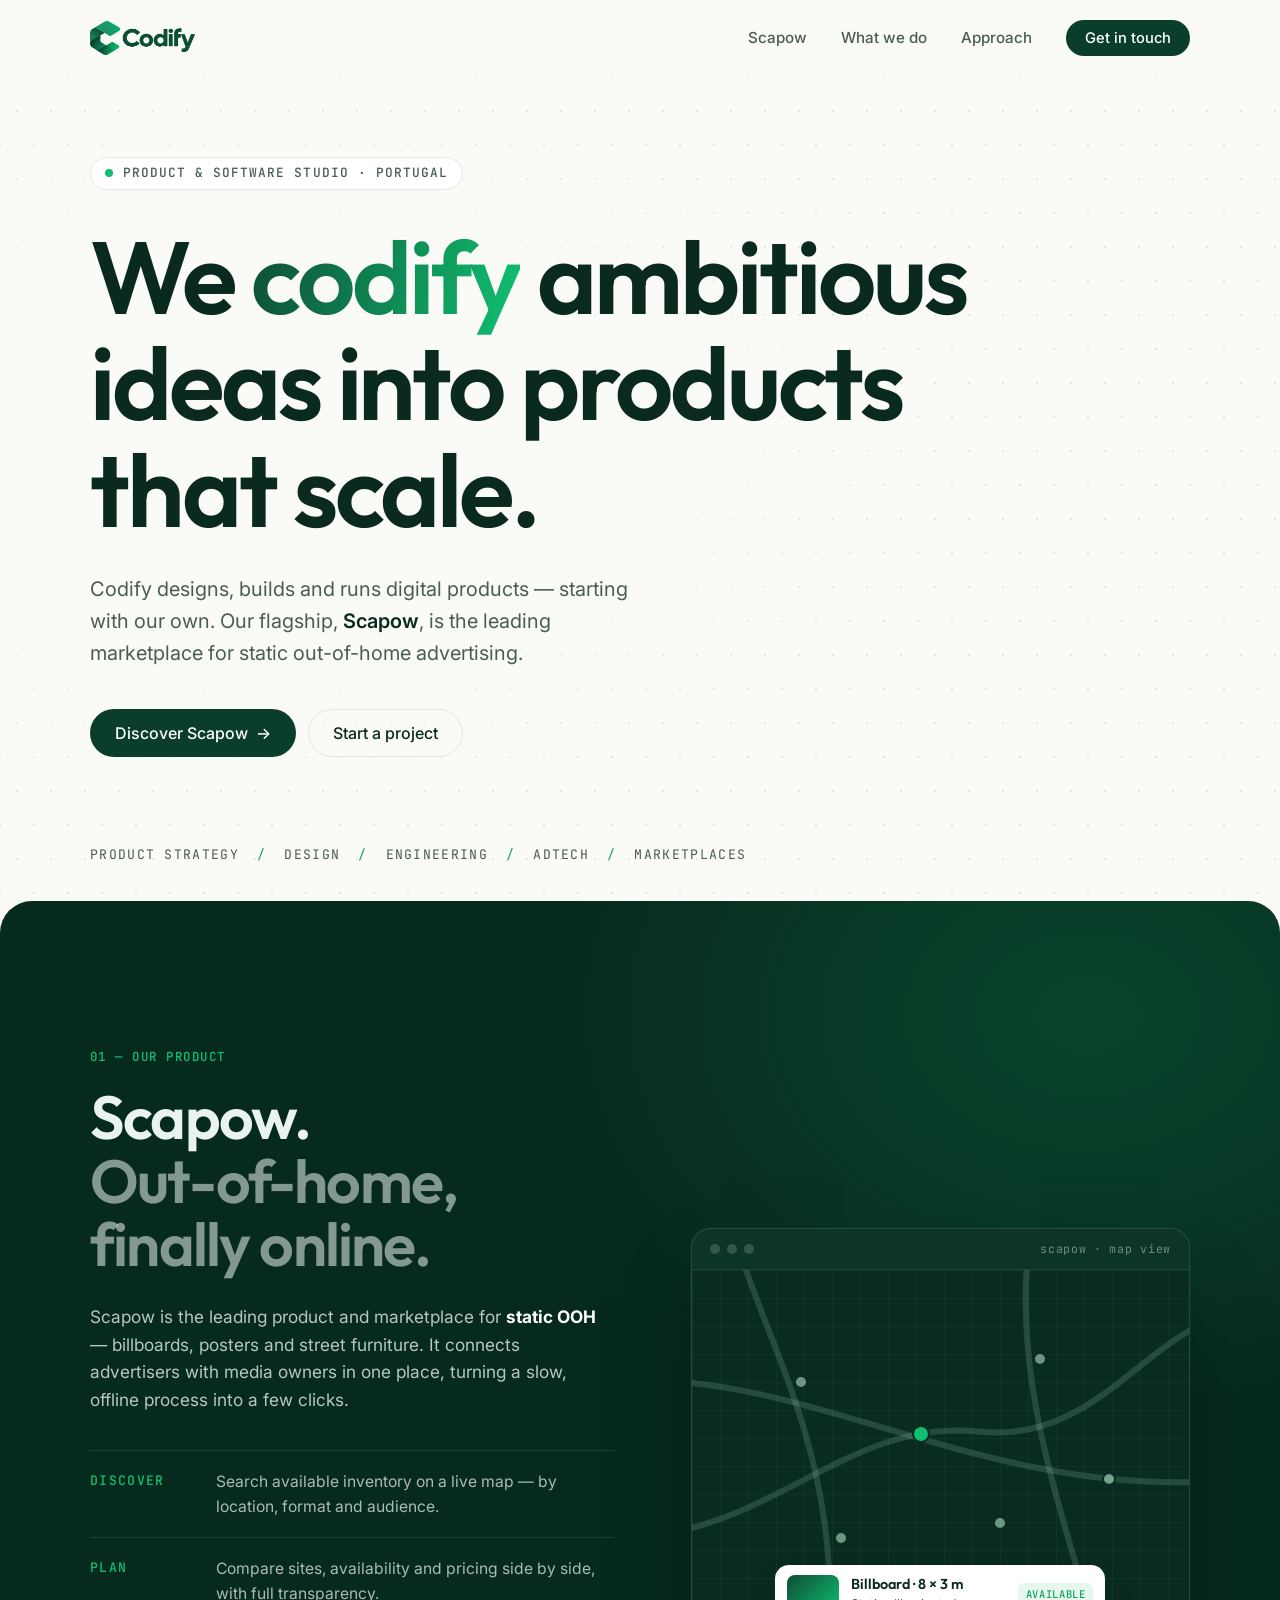
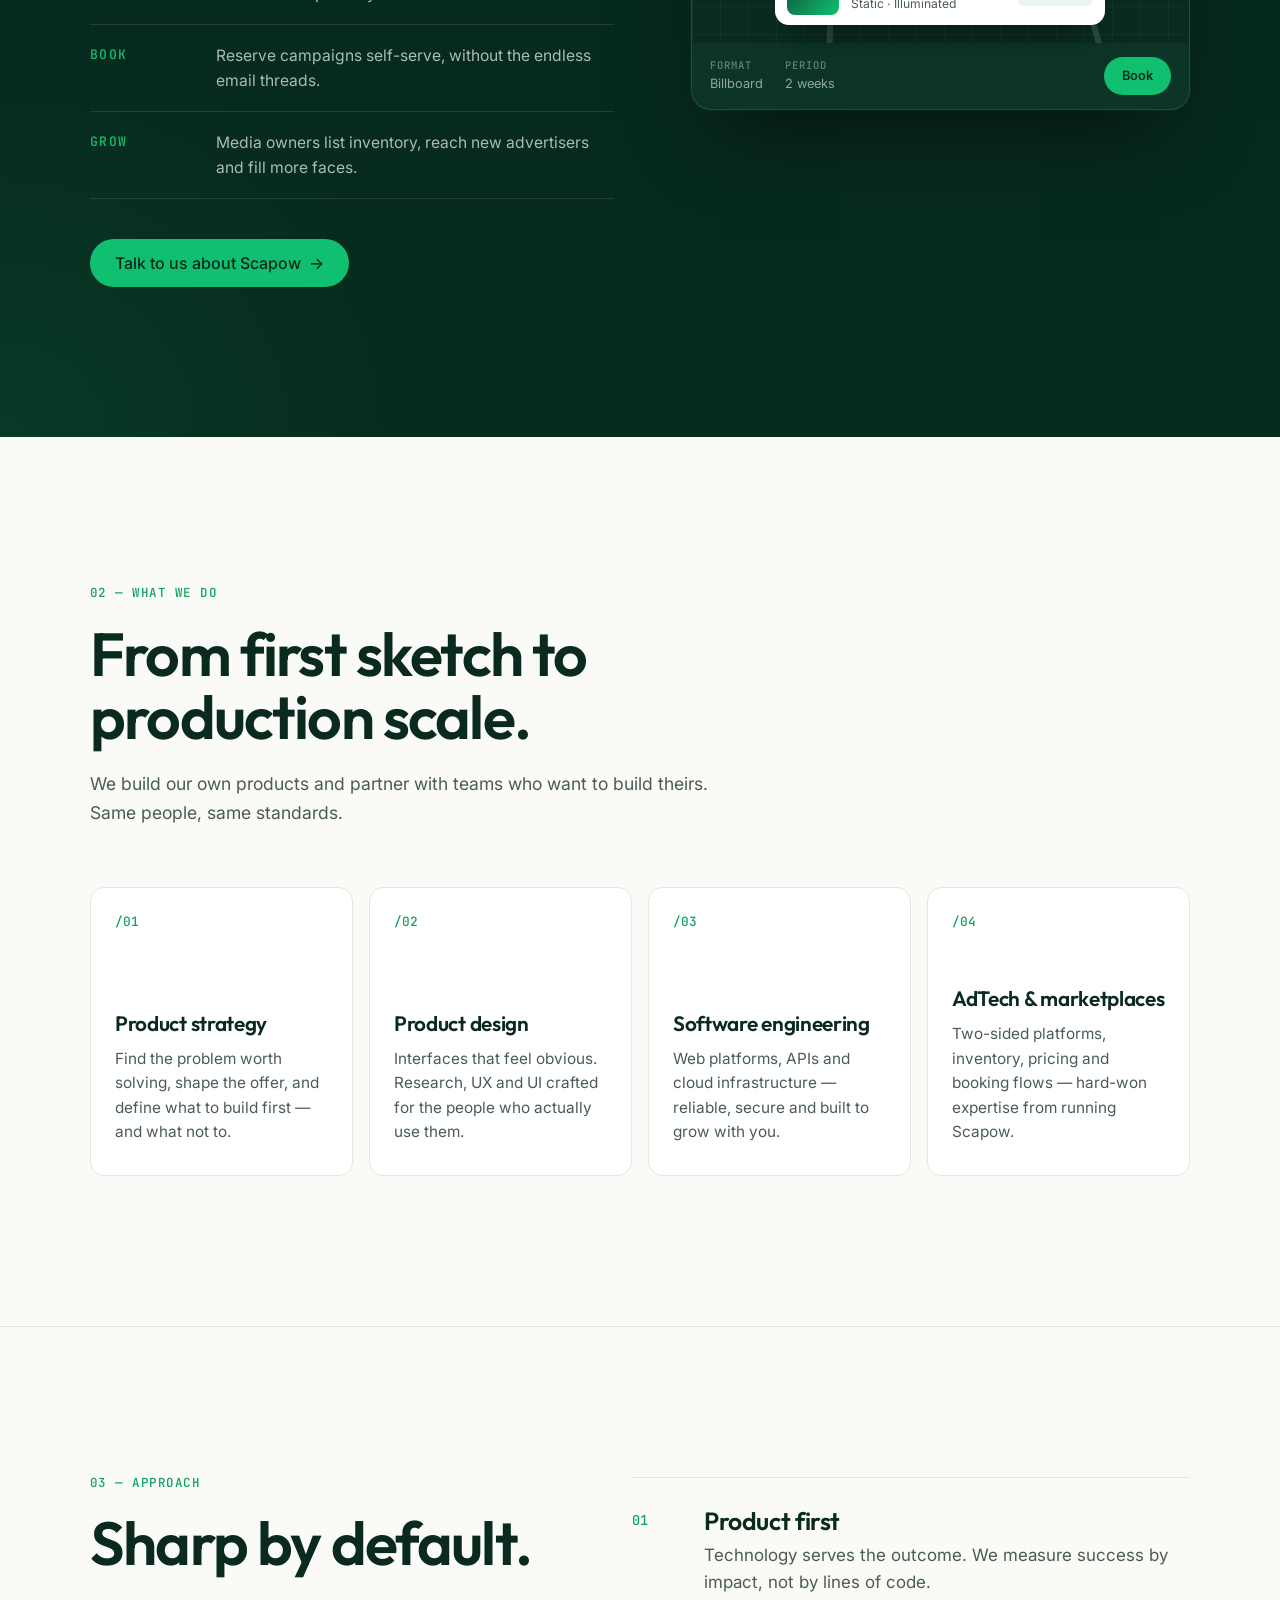
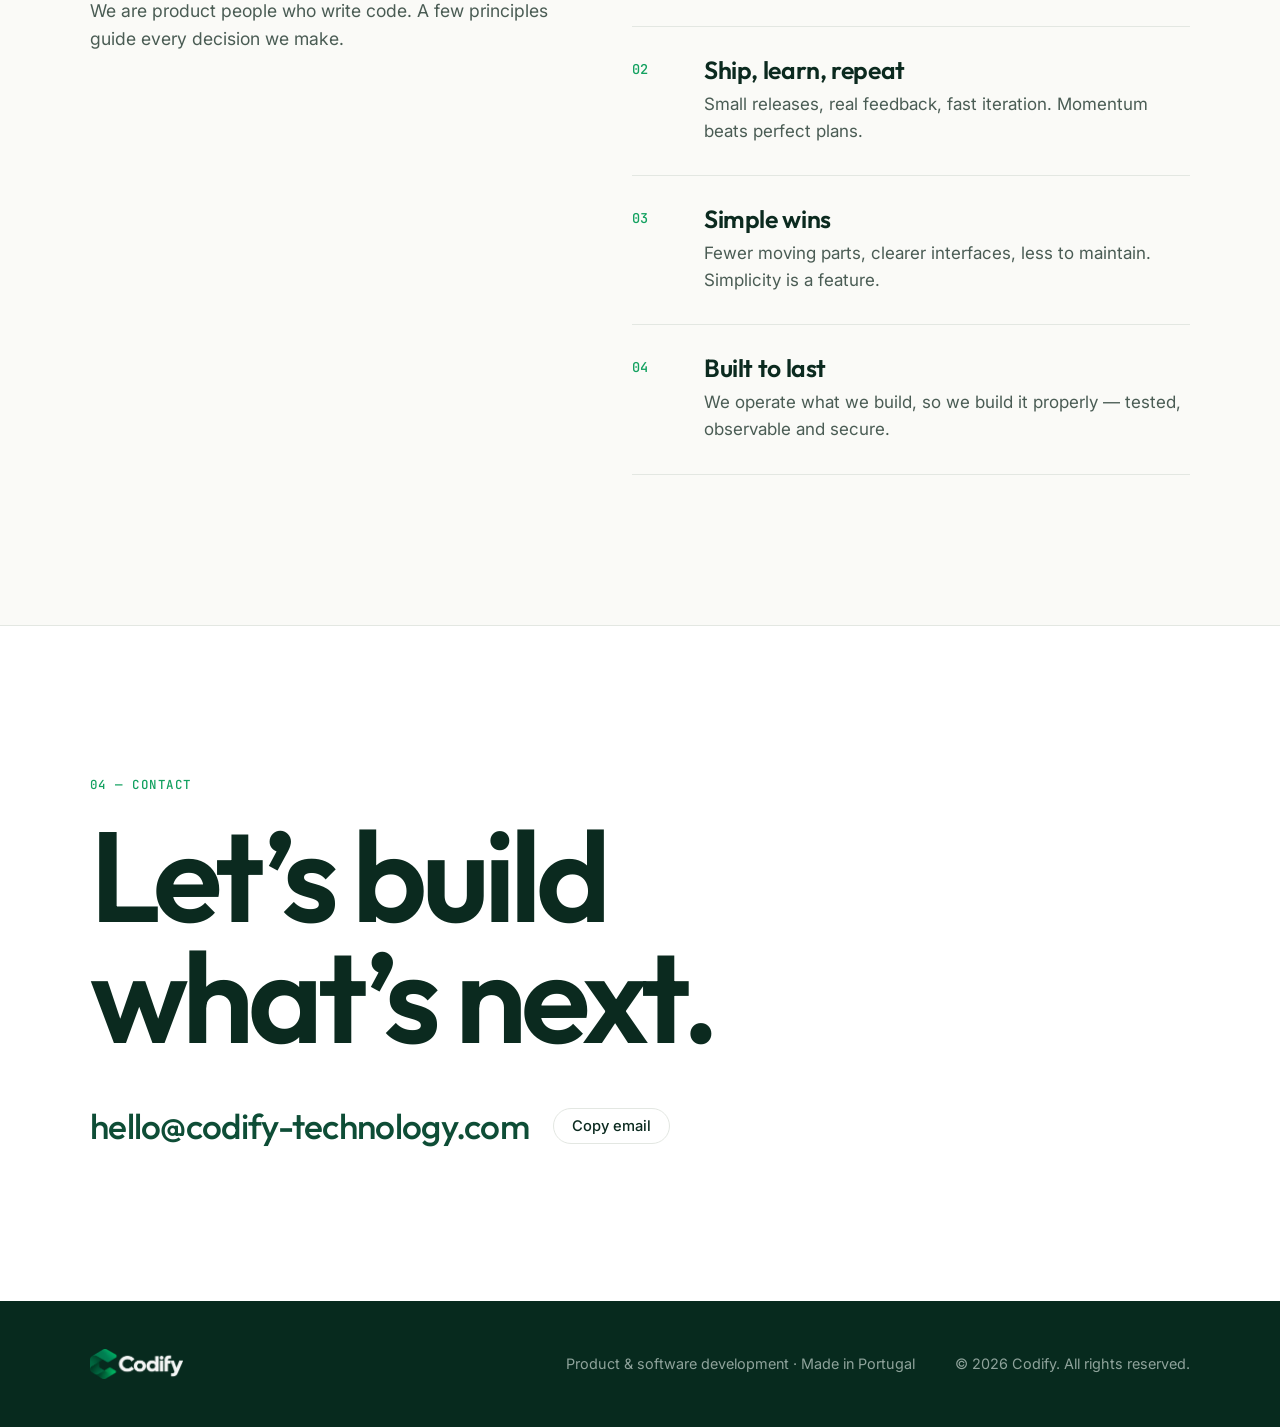
==== index.html @ 16afacf1 "feature: Codify website" ====
<!doctype html>
<html lang="en">
<head>
  <meta charset="utf-8" />
  <meta name="viewport" content="width=device-width, initial-scale=1" />
  <title>Codify — Product & Software Development</title>
  <meta name="description" content="Codify is a Portuguese product and software development company, and the team behind Scapow — the leading marketplace for static out-of-home advertising." />
  <meta name="theme-color" content="#0b3d2c" />

  <meta property="og:type" content="website" />
  <meta property="og:title" content="Codify — Product & Software Development" />
  <meta property="og:description" content="We turn ambitious ideas into products that scale. Makers of Scapow, the leading static OOH marketplace." />
  <meta property="og:image" content="assets/codify-logo.png" />

  <link rel="icon" href="assets/favicon.ico" sizes="any" />
  <link rel="icon" type="image/png" href="assets/codify-mark.png" />
  <link rel="apple-touch-icon" href="assets/apple-touch-icon.png" />

  <link rel="preconnect" href="https://fonts.googleapis.com" />
  <link rel="preconnect" href="https://fonts.gstatic.com" crossorigin />
  <link href="https://fonts.googleapis.com/css2?family=Outfit:wght@400;500;600;700&family=Inter:wght@400;500;600&family=JetBrains+Mono:wght@400;500&display=swap" rel="stylesheet" />
  <link rel="stylesheet" href="styles.css" />
  <script>document.documentElement.classList.add("js")</script>
</head>
<body>
  <a class="skip" href="#main">Skip to content</a>

  <header class="nav" id="top">
    <div class="wrap nav__inner">
      <a class="nav__brand" href="#top" aria-label="Codify home">
        <img src="assets/codify-logo.png" alt="Codify" width="760" height="245" />
      </a>
      <button class="nav__toggle" aria-expanded="false" aria-controls="nav-menu" aria-label="Open menu">
        <span></span><span></span>
      </button>
      <nav class="nav__menu" id="nav-menu" aria-label="Primary">
        <a href="#scapow">Scapow</a>
        <a href="#services">What we do</a>
        <a href="#approach">Approach</a>
        <a class="btn btn--sm" href="#contact">Get in touch</a>
      </nav>
    </div>
  </header>

  <main id="main">
    <!-- HERO -->
    <section class="hero">
      <canvas class="hero__field" aria-hidden="true"></canvas>
      <div class="wrap hero__inner">
        <p class="eyebrow reveal"><span class="dot"></span> Product &amp; software studio · Portugal</p>
        <h1 class="hero__title reveal">
          We <span class="hl">codify</span> ambitious ideas into products that&nbsp;scale.
        </h1>
        <p class="hero__lead reveal">
          Codify designs, builds and runs digital products — starting with our own.
          Our flagship, <strong>Scapow</strong>, is the leading marketplace for static out-of-home advertising.
        </p>
        <div class="hero__cta reveal">
          <a class="btn" href="#scapow">Discover Scapow <span aria-hidden="true">→</span></a>
          <a class="btn btn--ghost" href="#contact">Start a project</a>
        </div>
      </div>
      <div class="wrap hero__ticker reveal" aria-hidden="true">
        <span>Product strategy</span><i>/</i>
        <span>Design</span><i>/</i>
        <span>Engineering</span><i>/</i>
        <span>AdTech</span><i>/</i>
        <span>Marketplaces</span>
      </div>
    </section>

    <!-- SCAPOW -->
    <section class="scapow" id="scapow">
      <div class="wrap scapow__grid">
        <div class="scapow__copy">
          <p class="label reveal">01 — Our product</p>
          <h2 class="reveal">Scapow.<br /><span class="muted">Out-of-home, finally online.</span></h2>
          <p class="reveal">
            Scapow is the leading product and marketplace for <strong>static OOH</strong> — billboards,
            posters and street furniture. It connects advertisers with media owners in one place,
            turning a slow, offline process into a few clicks.
          </p>
          <ul class="features">
            <li class="reveal">
              <span class="features__k">Discover</span>
              <span>Search available inventory on a live map — by location, format and audience.</span>
            </li>
            <li class="reveal">
              <span class="features__k">Plan</span>
              <span>Compare sites, availability and pricing side by side, with full transparency.</span>
            </li>
            <li class="reveal">
              <span class="features__k">Book</span>
              <span>Reserve campaigns self-serve, without the endless email threads.</span>
            </li>
            <li class="reveal">
              <span class="features__k">Grow</span>
              <span>Media owners list inventory, reach new advertisers and fill more faces.</span>
            </li>
          </ul>
          <a class="btn btn--light reveal" href="mailto:hello@codify-technology.com?subject=Scapow">Talk to us about Scapow <span aria-hidden="true">→</span></a>
        </div>

        <!-- Product illustration -->
        <div class="mock reveal" aria-hidden="true">
          <div class="mock__bar">
            <span></span><span></span><span></span>
            <em>scapow · map view</em>
          </div>
          <div class="mock__map">
            <svg class="mock__roads" viewBox="0 0 400 300" preserveAspectRatio="none">
              <path d="M-10 210 C 80 190, 140 120, 230 130 S 360 60, 420 40" />
              <path d="M40 -10 C 70 80, 120 160, 110 310" />
              <path d="M-10 90 C 120 100, 250 180, 420 170" />
              <path d="M270 -10 C 260 100, 300 200, 330 310" />
            </svg>
            <span class="pin" style="--x:22%;--y:30%"></span>
            <span class="pin pin--on" style="--x:46%;--y:44%"></span>
            <span class="pin" style="--x:70%;--y:24%"></span>
            <span class="pin" style="--x:62%;--y:68%"></span>
            <span class="pin" style="--x:30%;--y:72%"></span>
            <span class="pin" style="--x:84%;--y:56%"></span>

            <div class="mock__card">
              <div class="mock__thumb"></div>
              <div>
                <p class="mock__title">Billboard · 8 × 3 m</p>
                <p class="mock__meta">Static · Illuminated</p>
              </div>
              <span class="mock__badge">Available</span>
            </div>
          </div>
          <div class="mock__foot">
            <span><b>Format</b> Billboard</span>
            <span><b>Period</b> 2 weeks</span>
            <span class="mock__btn">Book</span>
          </div>
        </div>
      </div>
    </section>

    <!-- SERVICES -->
    <section class="services" id="services">
      <div class="wrap">
        <div class="section-head">
          <p class="label reveal">02 — What we do</p>
          <h2 class="reveal">From first sketch to production&nbsp;scale.</h2>
          <p class="section-head__lead reveal">
            We build our own products and partner with teams who want to build theirs.
            Same people, same standards.
          </p>
        </div>

        <div class="cards">
          <article class="card reveal">
            <span class="card__n">/01</span>
            <h3>Product strategy</h3>
            <p>Find the problem worth solving, shape the offer, and define what to build first — and what not to.</p>
          </article>
          <article class="card reveal">
            <span class="card__n">/02</span>
            <h3>Product design</h3>
            <p>Interfaces that feel obvious. Research, UX and UI crafted for the people who actually use them.</p>
          </article>
          <article class="card reveal">
            <span class="card__n">/03</span>
            <h3>Software engineering</h3>
            <p>Web platforms, APIs and cloud infrastructure — reliable, secure and built to grow with you.</p>
          </article>
          <article class="card reveal">
            <span class="card__n">/04</span>
            <h3>AdTech &amp; marketplaces</h3>
            <p>Two-sided platforms, inventory, pricing and booking flows — hard-won expertise from running Scapow.</p>
          </article>
        </div>
      </div>
    </section>

    <!-- APPROACH -->
    <section class="approach" id="approach">
      <div class="wrap approach__grid">
        <div class="section-head">
          <p class="label reveal">03 — Approach</p>
          <h2 class="reveal">Sharp by default.</h2>
          <p class="section-head__lead reveal">
            We are product people who write code. A few principles guide every decision we make.
          </p>
        </div>
        <ol class="principles">
          <li class="reveal">
            <h3>Product first</h3>
            <p>Technology serves the outcome. We measure success by impact, not by lines of code.</p>
          </li>
          <li class="reveal">
            <h3>Ship, learn, repeat</h3>
            <p>Small releases, real feedback, fast iteration. Momentum beats perfect plans.</p>
          </li>
          <li class="reveal">
            <h3>Simple wins</h3>
            <p>Fewer moving parts, clearer interfaces, less to maintain. Simplicity is a feature.</p>
          </li>
          <li class="reveal">
            <h3>Built to last</h3>
            <p>We operate what we build, so we build it properly — tested, observable and secure.</p>
          </li>
        </ol>
      </div>
    </section>

    <!-- CONTACT -->
    <section class="contact" id="contact">
      <div class="wrap contact__inner">
        <p class="label reveal">04 — Contact</p>
        <h2 class="contact__title reveal">Let’s build<br />what’s next.</h2>
        <div class="contact__row reveal">
          <a class="contact__mail" href="mailto:hello@codify-technology.com">hello@codify-technology.com</a>
          <button class="btn btn--ghost btn--sm copy" data-copy="hello@codify-technology.com">Copy email</button>
        </div>
      </div>
    </section>
  </main>

  <footer class="footer">
    <div class="wrap footer__inner">
      <img src="assets/codify-logo-light.png" alt="Codify" width="760" height="245" />
      <p>Product &amp; software development · Made in Portugal</p>
      <p>© <span id="year">2026</span> Codify. All rights reserved.</p>
    </div>
  </footer>

  <script src="script.js" defer></script>
</body>
</html>
---- styles.css ----
/* ============ Tokens ============ */
:root {
  --bg: #fafaf7;
  --surface: #ffffff;
  --ink: #0b2a1f;
  --ink-soft: #4a5c54;
  --line: #e3e7e2;
  --green-900: #072a1e;
  --green-800: #0b3d2c;
  --green-700: #0e4d36;
  --green-500: #13a160;
  --green-400: #10c070;
  --green-200: #b9ecd0;

  --font-display: "Outfit", system-ui, sans-serif;
  --font-body: "Inter", system-ui, sans-serif;
  --font-mono: "JetBrains Mono", ui-monospace, monospace;

  --radius: 14px;
  --wrap: 1180px;
  --gutter: clamp(16px, 4vw, 40px);
  --ease: cubic-bezier(.2, .7, .2, 1);
}

/* ============ Base ============ */
*, *::before, *::after { box-sizing: border-box; }
html { scroll-behavior: smooth; -webkit-text-size-adjust: 100%; }
body {
  margin: 0;
  background: var(--bg);
  color: var(--ink);
  font: 400 17px/1.6 var(--font-body);
  -webkit-font-smoothing: antialiased;
  overflow-x: hidden;
}
img { display: block; max-width: 100%; height: auto; }
a { color: inherit; }
h1, h2, h3 { font-family: var(--font-display); font-weight: 600; letter-spacing: -0.03em; line-height: 1.04; margin: 0; }
h2 { font-size: clamp(2.2rem, 5vw, 3.8rem); }
h3 { font-size: 1.3rem; letter-spacing: -0.015em; }
p { margin: 0; }
::selection { background: var(--green-200); color: var(--green-900); }

.wrap { width: 100%; max-width: var(--wrap); margin: 0 auto; padding: 0 var(--gutter); }

.skip { position: absolute; left: -999px; top: 8px; background: var(--ink); color: #fff; padding: 8px 14px; border-radius: 8px; z-index: 100; }
.skip:focus { left: 8px; }

:focus-visible { outline: 2px solid var(--green-500); outline-offset: 3px; border-radius: 6px; }

.label {
  font: 500 .78rem/1 var(--font-mono);
  text-transform: uppercase;
  letter-spacing: .12em;
  color: var(--green-500);
  margin-bottom: 22px;
}
.muted { color: var(--ink-soft); }

/* ============ Buttons ============ */
.btn {
  display: inline-flex; align-items: center; gap: .5em;
  padding: 15px 24px;
  border-radius: 999px;
  background: var(--green-800);
  color: #fff;
  font: 500 1rem/1 var(--font-body);
  text-decoration: none;
  border: 1px solid transparent;
  cursor: pointer;
  transition: transform .25s var(--ease), background .25s, box-shadow .25s;
}
.btn:hover { background: var(--green-700); transform: translateY(-2px); box-shadow: 0 10px 24px -12px rgba(11, 61, 44, .6); }
.btn span { transition: transform .25s var(--ease); }
.btn:hover span { transform: translateX(3px); }
.btn--ghost { background: transparent; color: var(--ink); border-color: var(--line); }
.btn--ghost:hover { background: var(--surface); border-color: var(--ink); box-shadow: none; }
.btn--light { background: var(--green-400); color: var(--green-900); }
.btn--light:hover { background: #3ad58b; }
.btn--sm { padding: 10px 18px; font-size: .92rem; }

/* ============ Nav ============ */
.nav {
  position: sticky; top: 0; z-index: 50;
  background: rgba(250, 250, 247, .78);
  backdrop-filter: saturate(160%) blur(14px);
  -webkit-backdrop-filter: saturate(160%) blur(14px);
  border-bottom: 1px solid transparent;
  transition: border-color .3s;
}
.nav.is-scrolled { border-bottom-color: var(--line); }
.nav__inner { display: flex; align-items: center; justify-content: space-between; height: 76px; }
.nav__brand img { height: 34px; width: auto; }
.nav__menu { display: flex; align-items: center; gap: 34px; }
.nav__menu a:not(.btn) {
  font-size: .95rem; font-weight: 500; text-decoration: none; color: var(--ink-soft);
  transition: color .2s;
}
.nav__menu a:not(.btn):hover { color: var(--ink); }
.nav__toggle { display: none; }

/* ============ Hero ============ */
.hero {
  position: relative;
  min-height: calc(100vh - 76px);
  min-height: calc(100svh - 76px);
  display: flex; flex-direction: column; justify-content: center;
  padding: 80px 0 40px;
  overflow: hidden;
}
.hero__field { position: absolute; inset: 0; width: 100%; height: 100%; z-index: 0; }
.hero::after {
  content: ""; position: absolute; inset: 0; z-index: 0; pointer-events: none;
  background: radial-gradient(70% 60% at 20% 45%, var(--bg) 30%, rgba(250, 250, 247, 0) 75%);
}
.hero__inner { position: relative; z-index: 1; }
.eyebrow {
  display: inline-flex; align-items: center; gap: 10px;
  font: 500 .8rem/1 var(--font-mono); letter-spacing: .08em; text-transform: uppercase;
  color: var(--ink-soft);
  padding: 9px 14px; border: 1px solid var(--line); border-radius: 999px; background: var(--surface);
  margin-bottom: 34px;
}
.dot { width: 8px; height: 8px; border-radius: 50%; background: var(--green-400); box-shadow: 0 0 0 0 rgba(16, 192, 112, .6); animation: ping 2.4s infinite; }
@keyframes ping { 0% { box-shadow: 0 0 0 0 rgba(16, 192, 112, .55); } 80%, 100% { box-shadow: 0 0 0 10px rgba(16, 192, 112, 0); } }

.hero__title { font-size: clamp(2.8rem, 8vw, 6.4rem); max-width: 13ch; font-weight: 600; }
.hl {
  background: linear-gradient(100deg, var(--green-700), var(--green-400));
  -webkit-background-clip: text; background-clip: text; color: transparent;
}
.hero__lead { margin-top: 30px; max-width: 34rem; font-size: clamp(1.05rem, 1.6vw, 1.25rem); color: var(--ink-soft); }
.hero__lead strong { color: var(--ink); font-weight: 600; }
.hero__cta { margin-top: 40px; display: flex; flex-wrap: wrap; gap: 12px; }
.hero__ticker {
  position: relative; z-index: 1;
  margin-top: auto; padding-top: 70px;
  display: flex; flex-wrap: wrap; gap: 10px 18px;
  font: 400 .82rem/1 var(--font-mono); text-transform: uppercase; letter-spacing: .1em; color: var(--ink-soft);
}
.hero__ticker i { font-style: normal; color: var(--green-500); }

/* ============ Scapow ============ */
.scapow {
  background: var(--green-900);
  background-image:
    radial-gradient(60% 50% at 85% 10%, rgba(16, 192, 112, .18), transparent 70%),
    radial-gradient(50% 50% at 0% 100%, rgba(16, 192, 112, .10), transparent 70%);
  color: #e9f4ee;
  padding: clamp(90px, 12vw, 150px) 0;
  border-radius: 32px 32px 0 0;
}
.scapow .label { color: var(--green-400); }
.scapow .muted { color: rgba(233, 244, 238, .55); }
.scapow__grid { display: grid; grid-template-columns: 1.05fr 1fr; gap: clamp(40px, 6vw, 90px); align-items: center; }
.scapow__copy > p:not(.label) { margin-top: 28px; color: rgba(233, 244, 238, .78); font-size: 1.08rem; max-width: 34rem; }
.scapow__copy strong { color: #fff; }

.features { list-style: none; padding: 0; margin: 36px 0 40px; border-top: 1px solid rgba(255, 255, 255, .1); }
.features li {
  display: grid; grid-template-columns: 110px 1fr; gap: 16px;
  padding: 18px 0; border-bottom: 1px solid rgba(255, 255, 255, .1);
  color: rgba(233, 244, 238, .72); font-size: .98rem;
}
.features__k { font: 500 .82rem/1.9 var(--font-mono); text-transform: uppercase; letter-spacing: .1em; color: var(--green-400); }

/* Product mock */
.mock {
  background: #0d3527;
  border: 1px solid rgba(255, 255, 255, .1);
  border-radius: 20px;
  overflow: hidden;
  box-shadow: 0 40px 80px -30px rgba(0, 0, 0, .6), 0 0 0 1px rgba(16, 192, 112, .06);
  transform: perspective(1400px) rotateY(-6deg) rotateX(3deg);
  transition: transform .8s var(--ease);
}
.mock:hover { transform: perspective(1400px) rotateY(0) rotateX(0); }
.mock__bar { display: flex; align-items: center; gap: 7px; padding: 14px 18px; border-bottom: 1px solid rgba(255, 255, 255, .08); }
.mock__bar span { width: 10px; height: 10px; border-radius: 50%; background: rgba(255, 255, 255, .16); }
.mock__bar em { margin-left: auto; font: 400 .72rem/1 var(--font-mono); font-style: normal; color: rgba(233, 244, 238, .45); letter-spacing: .06em; }
.mock__map {
  position: relative; aspect-ratio: 4 / 3;
  background:
    linear-gradient(rgba(255, 255, 255, .035) 1px, transparent 1px) 0 0 / 28px 28px,
    linear-gradient(90deg, rgba(255, 255, 255, .035) 1px, transparent 1px) 0 0 / 28px 28px,
    #0a2c20;
}
.mock__roads { position: absolute; inset: 0; width: 100%; height: 100%; }
.mock__roads path { fill: none; stroke: rgba(185, 236, 208, .16); stroke-width: 6; vector-effect: non-scaling-stroke; }
.pin {
  position: absolute; left: var(--x); top: var(--y);
  width: 14px; height: 14px; margin: -7px 0 0 -7px; border-radius: 50%;
  background: rgba(185, 236, 208, .55); border: 2px solid #0a2c20;
}
.pin--on { background: var(--green-400); width: 18px; height: 18px; margin: -9px 0 0 -9px; animation: pin 2s infinite; }
@keyframes pin { 0% { box-shadow: 0 0 0 0 rgba(16, 192, 112, .7); } 80%, 100% { box-shadow: 0 0 0 18px rgba(16, 192, 112, 0); } }
.mock__card {
  position: absolute; left: 50%; bottom: 18px; transform: translateX(-50%);
  width: min(86%, 330px);
  display: grid; grid-template-columns: 52px 1fr auto; align-items: center; gap: 12px;
  background: #fff; color: var(--ink); border-radius: 14px; padding: 10px 12px;
  box-shadow: 0 20px 40px -16px rgba(0, 0, 0, .55);
}
.mock__thumb { width: 52px; height: 40px; border-radius: 8px; background: linear-gradient(135deg, var(--green-700), var(--green-400)); }
.mock__title { font: 600 .9rem/1.2 var(--font-display); }
.mock__meta { font-size: .76rem; color: var(--ink-soft); }
.mock__badge { font: 500 .66rem/1 var(--font-mono); text-transform: uppercase; letter-spacing: .06em; color: var(--green-500); background: #e6f8ee; padding: 6px 8px; border-radius: 6px; }
.mock__foot { display: flex; align-items: center; gap: 22px; padding: 14px 18px; font-size: .8rem; color: rgba(233, 244, 238, .6); }
.mock__foot b { display: block; font: 500 .66rem/1.6 var(--font-mono); text-transform: uppercase; letter-spacing: .1em; color: rgba(233, 244, 238, .4); }
.mock__btn { margin-left: auto; background: var(--green-400); color: var(--green-900); font-weight: 600; padding: 9px 18px; border-radius: 999px; }

/* ============ Services ============ */
.services, .approach { padding: clamp(90px, 12vw, 150px) 0; }
.section-head { max-width: 40rem; margin-bottom: 60px; }
.section-head__lead { margin-top: 22px; color: var(--ink-soft); font-size: 1.1rem; }
.cards { display: grid; grid-template-columns: repeat(4, 1fr); gap: 16px; }
.card {
  position: relative;
  background: var(--surface); border: 1px solid var(--line); border-radius: var(--radius);
  padding: 28px 24px 30px; min-height: 280px;
  display: flex; flex-direction: column;
  transition: transform .35s var(--ease), border-color .35s, box-shadow .35s;
  overflow: hidden;
}
.card::after {
  content: ""; position: absolute; left: 0; right: 0; bottom: 0; height: 3px;
  background: linear-gradient(90deg, var(--green-700), var(--green-400));
  transform: scaleX(0); transform-origin: left; transition: transform .45s var(--ease);
}
.card:hover { transform: translateY(-4px); border-color: #cfd8d2; box-shadow: 0 24px 40px -28px rgba(11, 61, 44, .35); }
.card:hover::after { transform: scaleX(1); }
.card__n { font: 500 .8rem/1 var(--font-mono); color: var(--green-500); margin-bottom: auto; padding-bottom: 60px; }
.card p { margin-top: 12px; color: var(--ink-soft); font-size: .96rem; }

/* ============ Approach ============ */
.approach { border-top: 1px solid var(--line); }
.approach__grid { display: grid; grid-template-columns: 1fr 1.2fr; gap: clamp(40px, 6vw, 100px); align-items: start; }
.approach .section-head { position: sticky; top: 120px; margin-bottom: 0; }
.principles { list-style: none; margin: 0; padding: 0; counter-reset: p; }
.principles li {
  counter-increment: p;
  display: grid; grid-template-columns: 64px 1fr; column-gap: 8px;
  padding: 30px 0; border-top: 1px solid var(--line);
}
.principles li:last-child { border-bottom: 1px solid var(--line); }
.principles li::before {
  content: counter(p, decimal-leading-zero);
  grid-row: span 2;
  font: 500 .85rem/1.9 var(--font-mono); color: var(--green-500);
}
.principles h3 { font-size: 1.55rem; }
.principles p { margin-top: 8px; color: var(--ink-soft); }

/* ============ Contact ============ */
.contact { padding: clamp(90px, 12vw, 160px) 0; background: var(--surface); border-top: 1px solid var(--line); }
.contact__title { font-size: clamp(3rem, 10vw, 8rem); letter-spacing: -0.045em; line-height: .95; }
.contact__row { margin-top: 48px; display: flex; flex-wrap: wrap; align-items: center; gap: 18px 24px; }
.contact__mail {
  font: 500 clamp(1.25rem, 3.4vw, 2.2rem)/1.2 var(--font-display); letter-spacing: -0.02em;
  text-decoration: none; color: var(--green-700);
  background: linear-gradient(currentColor, currentColor) 0 100% / 0 2px no-repeat;
  transition: background-size .45s var(--ease);
  word-break: break-all;
}
.contact__mail:hover { background-size: 100% 2px; }

/* ============ Footer ============ */
.footer { background: var(--green-900); color: rgba(233, 244, 238, .6); padding: 48px 0; font-size: .9rem; }
.footer__inner { display: flex; flex-wrap: wrap; align-items: center; gap: 16px 40px; }
.footer__inner img { height: 30px; width: auto; margin-right: auto; }

/* ============ Reveal ============ */
.js .reveal { opacity: 0; transform: translateY(22px); transition: opacity .9s var(--ease), transform .9s var(--ease); }
.js .reveal.is-in { opacity: 1; transform: none; }

/* ============ Responsive ============ */
@media (max-width: 1000px) {
  .cards { grid-template-columns: repeat(2, 1fr); }
  .scapow__grid, .approach__grid { grid-template-columns: 1fr; }
  .approach .section-head { position: static; }
  .mock { transform: none; }
}

@media (max-width: 760px) {
  body { font-size: 16px; }
  .nav__inner { height: 64px; }
  .nav__brand img { height: 28px; }
  .nav__toggle {
    display: grid; place-content: center; gap: 6px;
    width: 44px; height: 44px; border: 1px solid var(--line); border-radius: 12px;
    background: var(--surface); cursor: pointer;
  }
  .nav__toggle span { display: block; width: 18px; height: 2px; background: var(--ink); transition: transform .3s var(--ease); }
  .nav__toggle[aria-expanded="true"] span:first-child { transform: translateY(4px) rotate(45deg); }
  .nav__toggle[aria-expanded="true"] span:last-child { transform: translateY(-4px) rotate(-45deg); }
  .nav__menu {
    position: absolute; top: 100%; left: 0; right: 0;
    flex-direction: column; align-items: stretch; gap: 0;
    background: var(--bg); border-bottom: 1px solid var(--line);
    padding: 8px var(--gutter) 20px;
    display: none;
  }
  .nav__menu.is-open { display: flex; }
  .nav__menu a:not(.btn) { padding: 14px 0; font-size: 1.1rem; border-bottom: 1px solid var(--line); }
  .nav__menu .btn { margin-top: 16px; justify-content: center; }
  .hero { min-height: calc(100svh - 64px); padding-top: 56px; }
  .eyebrow { font-size: .68rem; letter-spacing: .05em; }
  .cards { grid-template-columns: 1fr; }
  .card { min-height: 0; }
  .card__n { padding-bottom: 28px; }
  .features li { grid-template-columns: 1fr; gap: 4px; }
  .scapow { border-radius: 22px 22px 0 0; }
  .principles li { grid-template-columns: 44px 1fr; }
  .footer__inner img { margin-right: 0; }
  .footer__inner { flex-direction: column; align-items: flex-start; }
}

@media (prefers-reduced-motion: reduce) {
  html { scroll-behavior: auto; }
  *, *::before, *::after { animation: none !important; transition: none !important; }
  .js .reveal { opacity: 1; transform: none; }
}
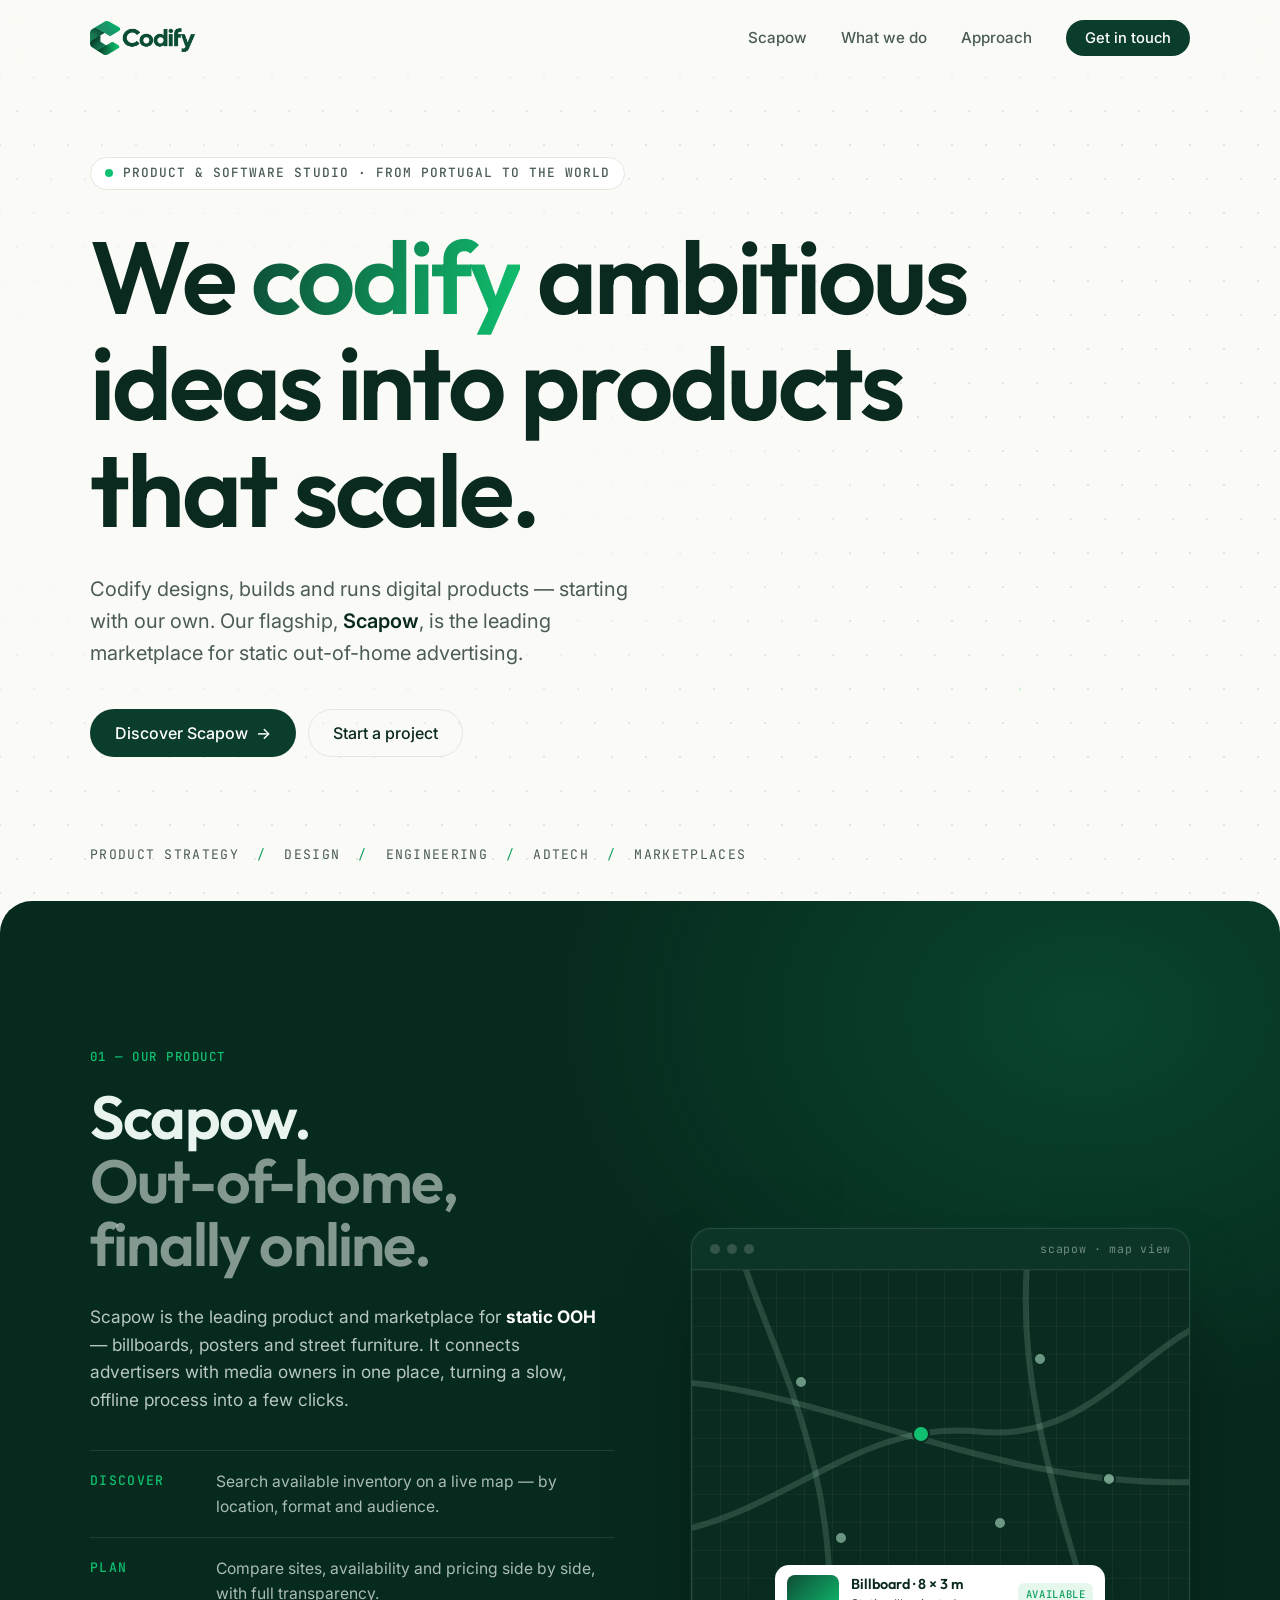
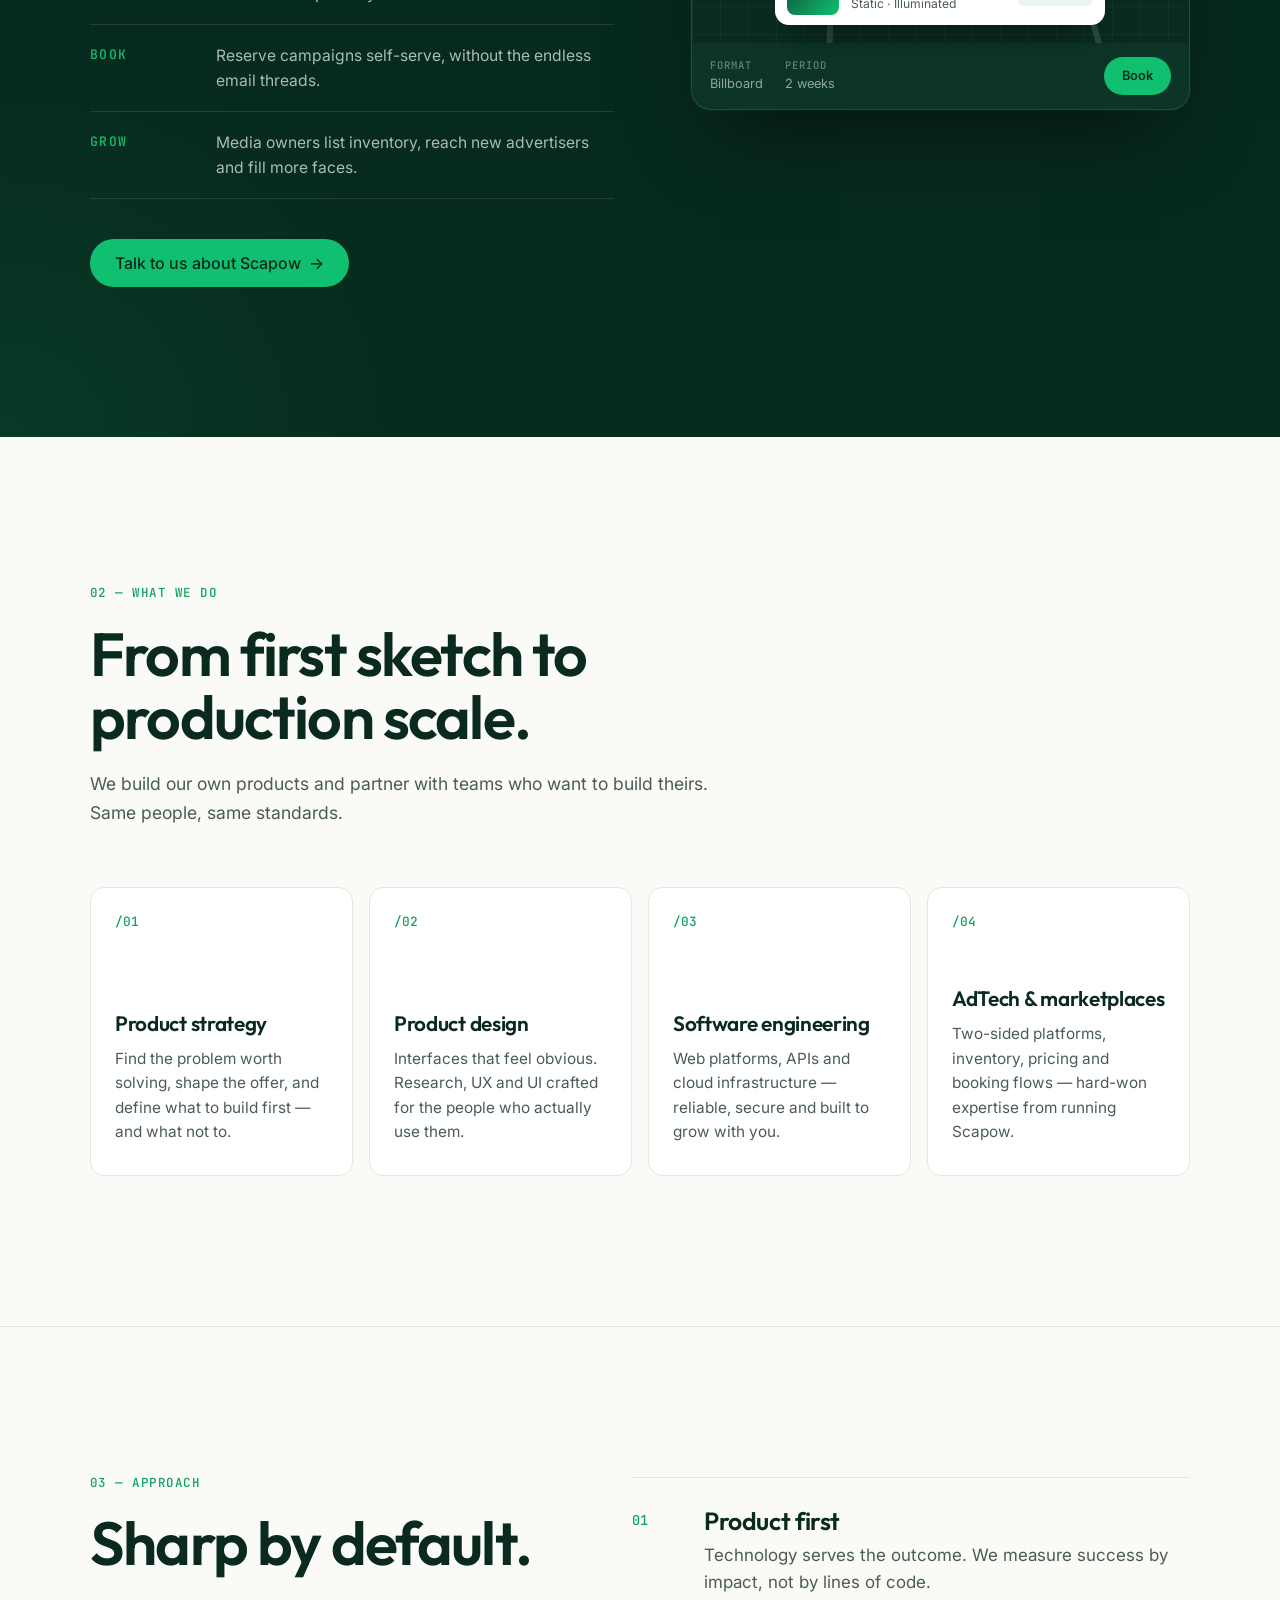
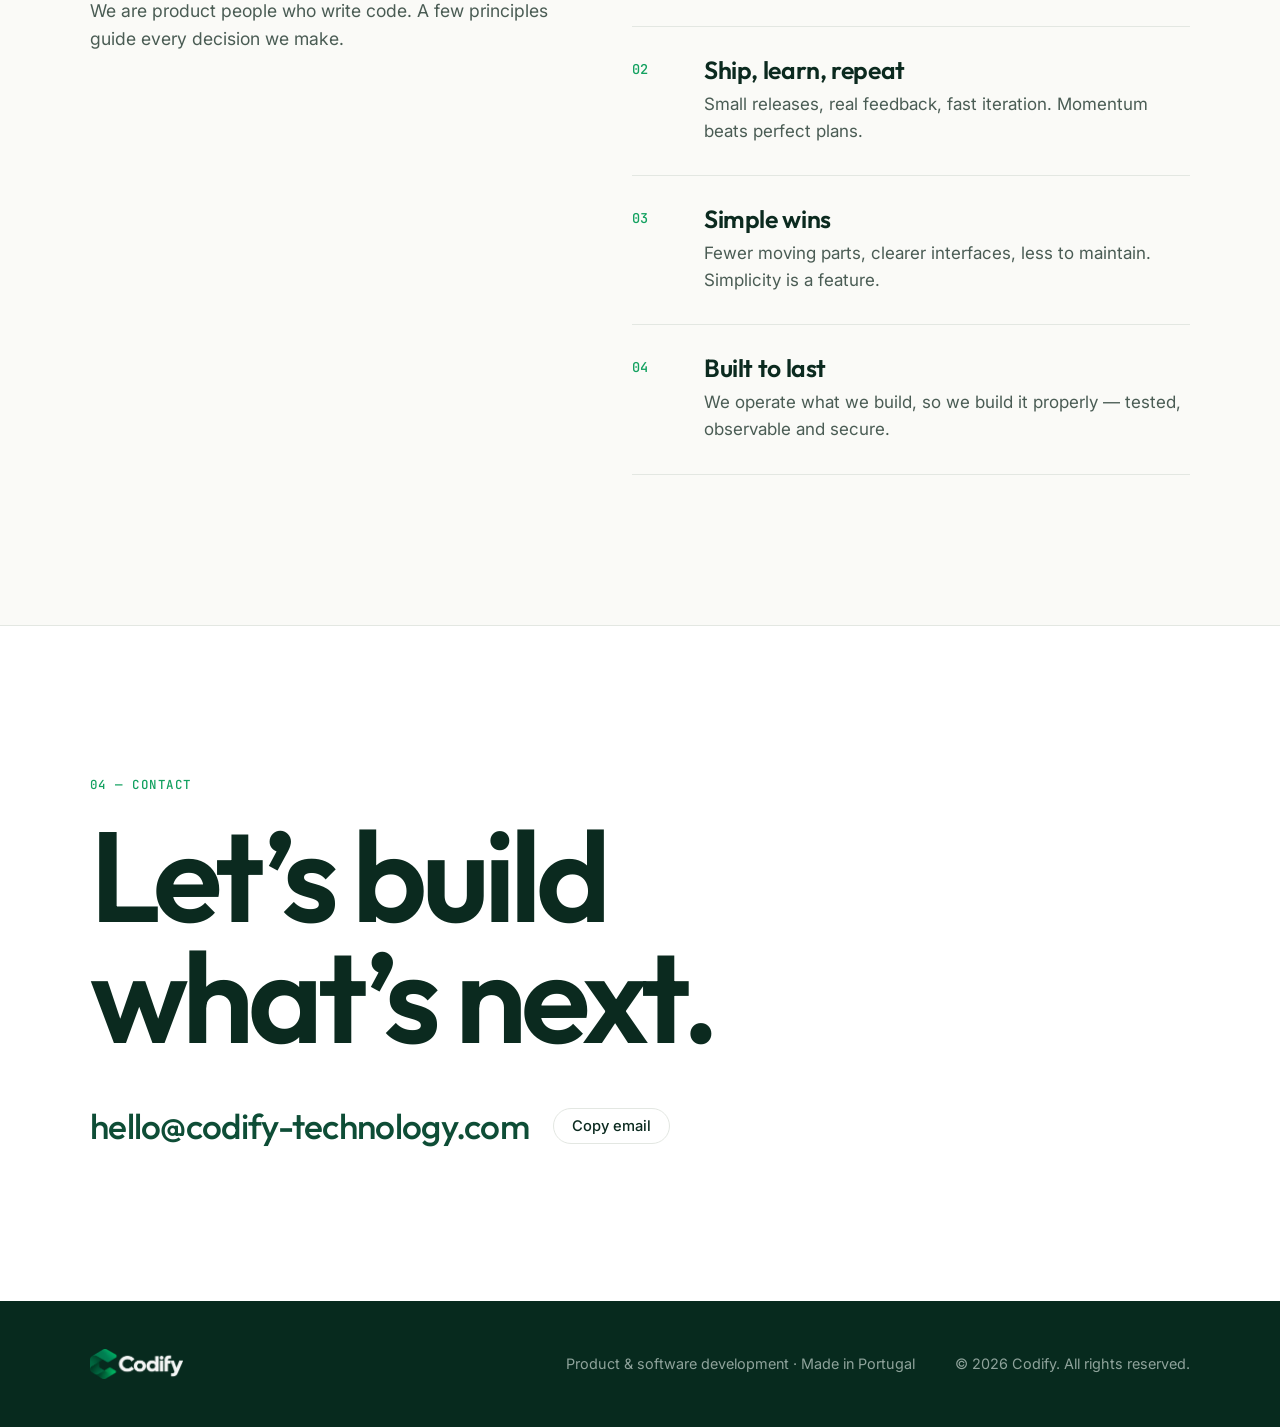
==== commit 8f18298c: "feature: Tweaked location" ====
--- a/index.html
+++ b/index.html
@@ -47,7 +47,7 @@
     <section class="hero">
       <canvas class="hero__field" aria-hidden="true"></canvas>
       <div class="wrap hero__inner">
-        <p class="eyebrow reveal"><span class="dot"></span> Product &amp; software studio · Portugal</p>
+        <p class="eyebrow reveal"><span class="dot"></span> Product &amp; software studio · from Portugal to the World</p>
         <h1 class="hero__title reveal">
           We <span class="hl">codify</span> ambitious ideas into products that&nbsp;scale.
         </h1>
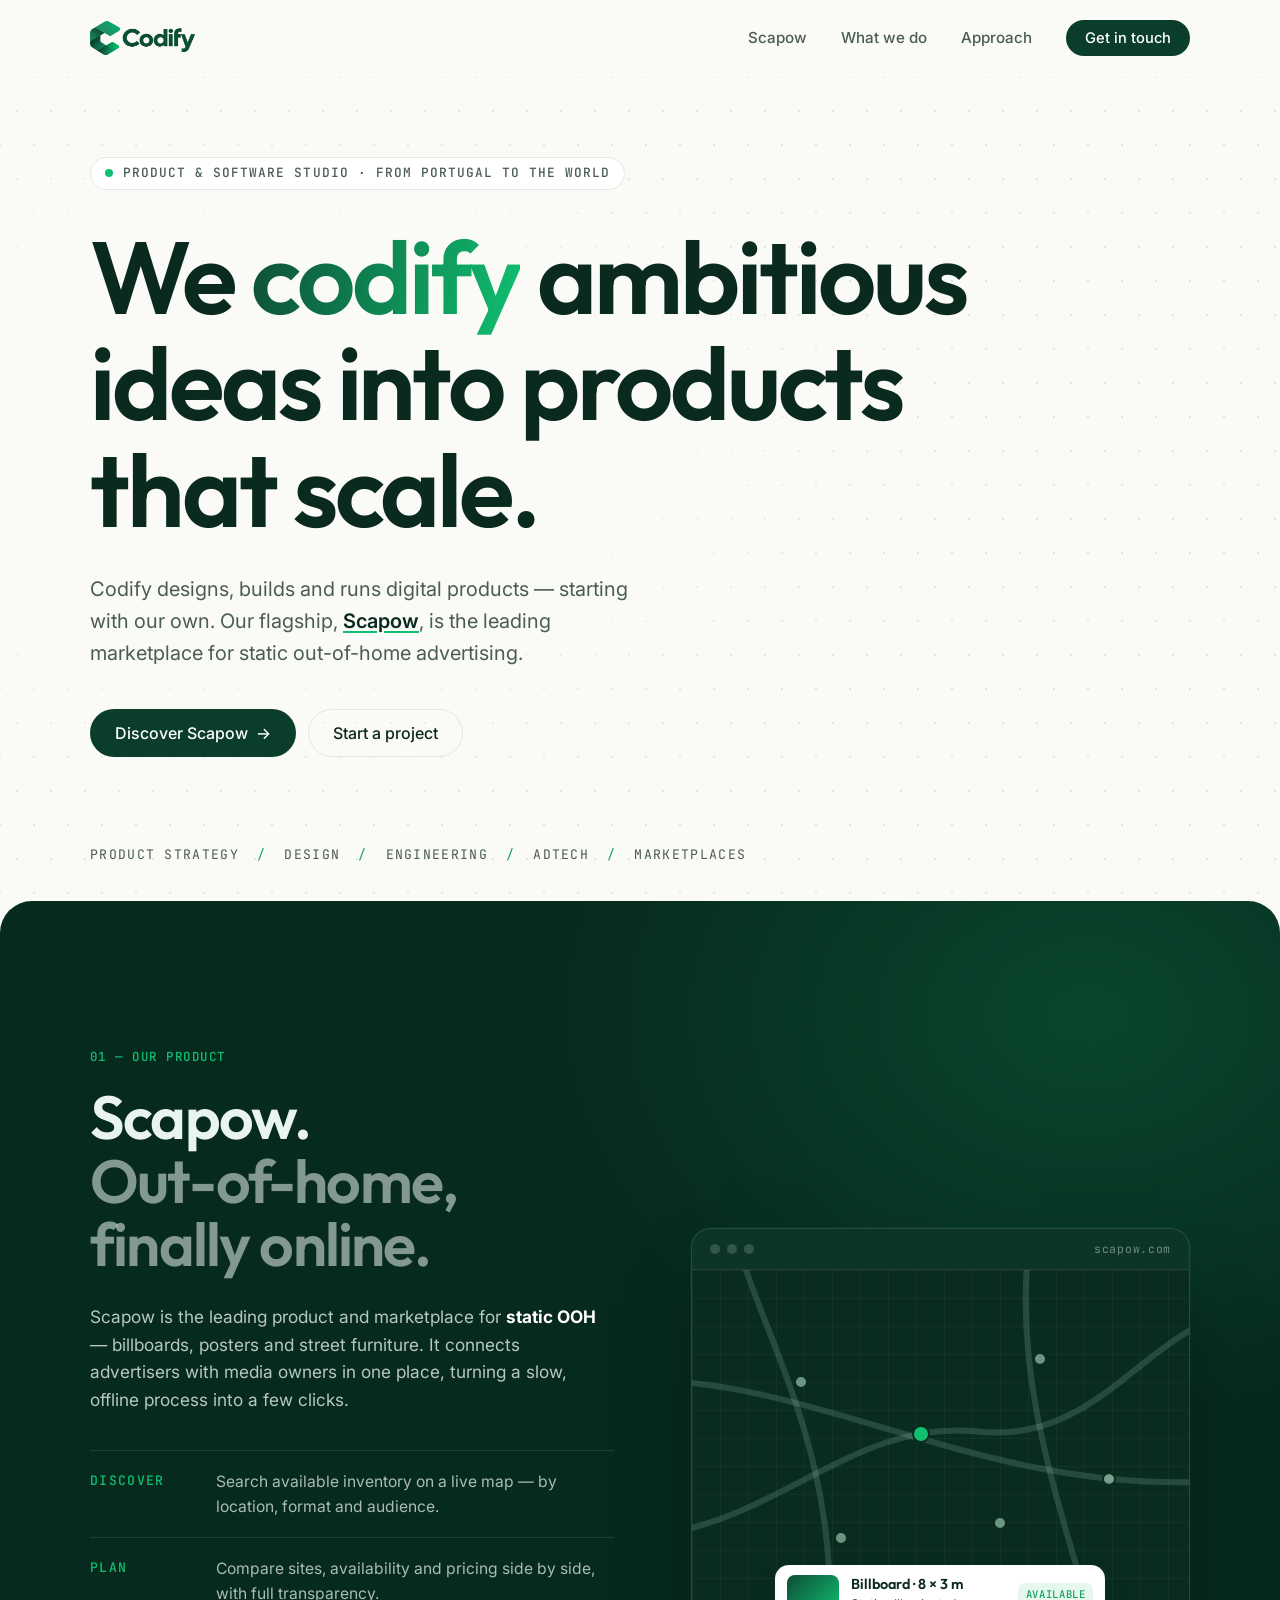
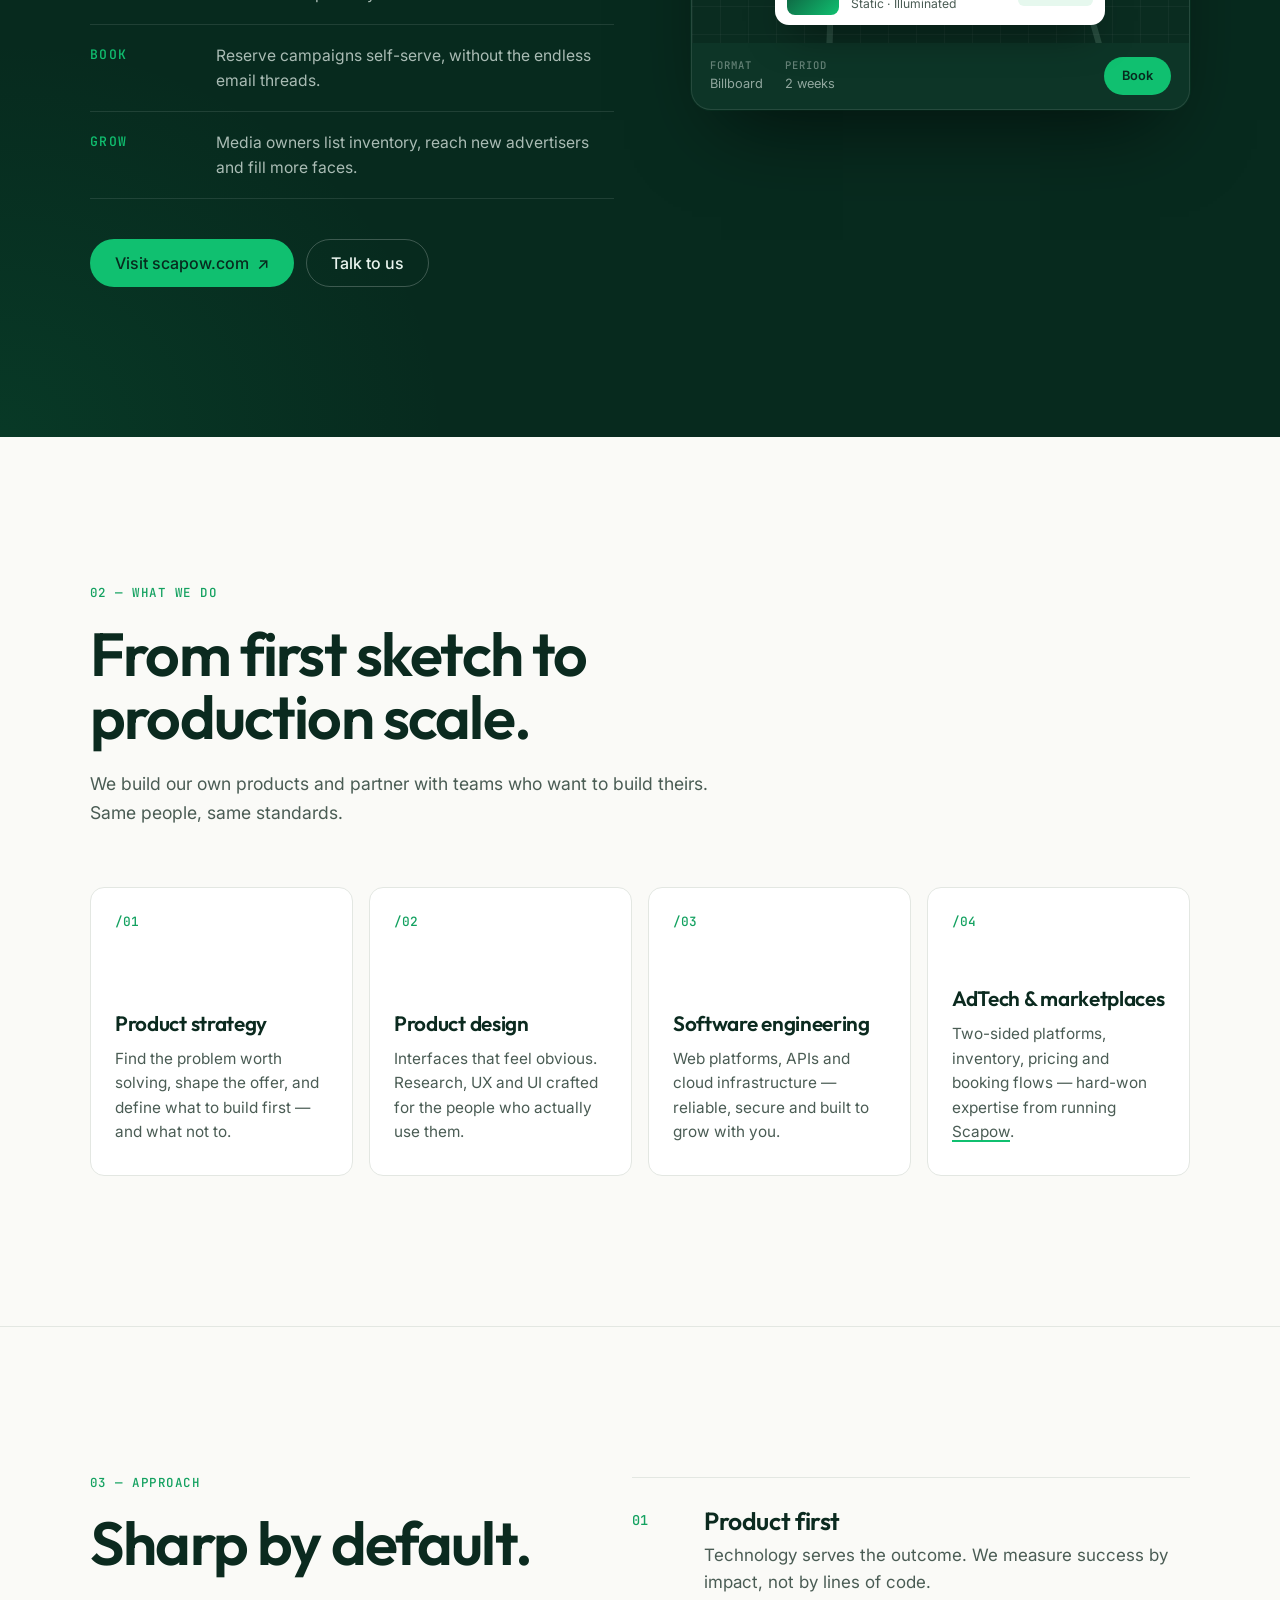
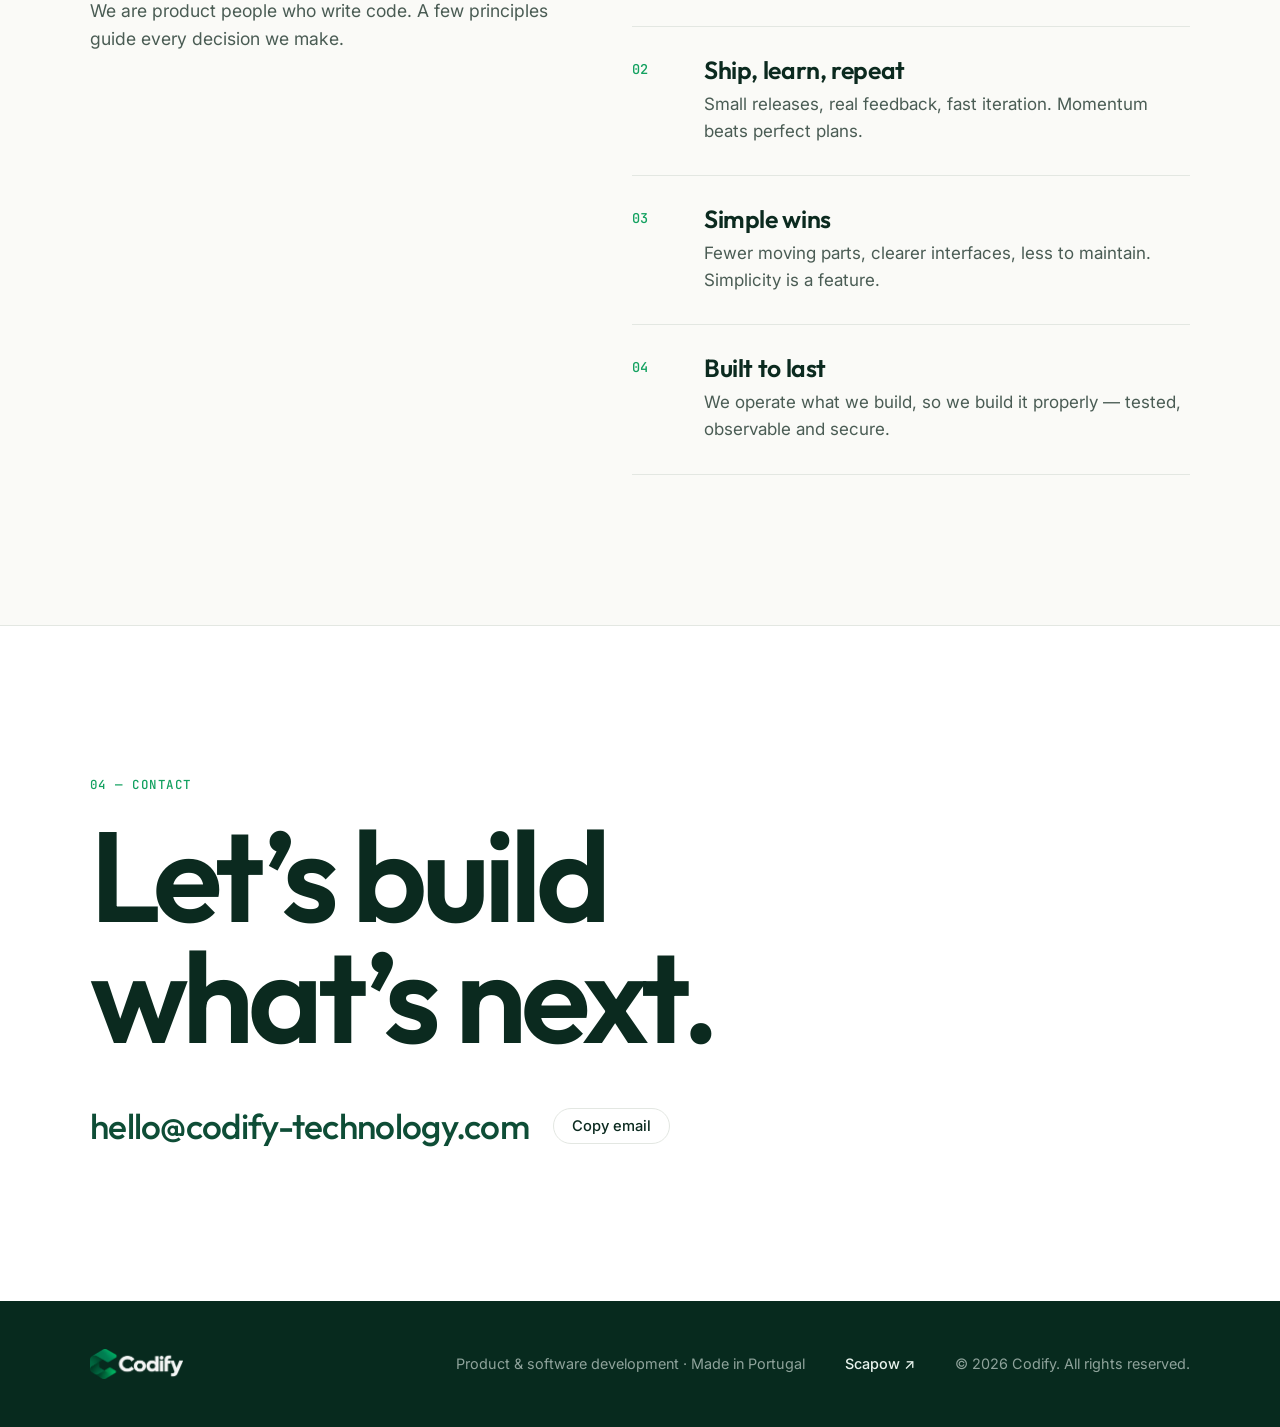
==== commit 8c092569: "feature: Scapow links" ====
--- a/index.html
+++ b/index.html
@@ -53,7 +53,7 @@
         </h1>
         <p class="hero__lead reveal">
           Codify designs, builds and runs digital products — starting with our own.
-          Our flagship, <strong>Scapow</strong>, is the leading marketplace for static out-of-home advertising.
+          Our flagship, <a class="inline-link" href="https://scapow.com" target="_blank" rel="noopener"><strong>Scapow</strong></a>, is the leading marketplace for static out-of-home advertising.
         </p>
         <div class="hero__cta reveal">
           <a class="btn" href="#scapow">Discover Scapow <span aria-hidden="true">→</span></a>
@@ -98,14 +98,18 @@
               <span>Media owners list inventory, reach new advertisers and fill more faces.</span>
             </li>
           </ul>
-          <a class="btn btn--light reveal" href="mailto:hello@codify-technology.com?subject=Scapow">Talk to us about Scapow <span aria-hidden="true">→</span></a>
+          <div class="scapow__cta reveal">
+            <a class="btn btn--light" href="https://scapow.com" target="_blank" rel="noopener">Visit scapow.com <span aria-hidden="true">↗</span></a>
+            <a class="btn btn--outline-light" href="mailto:hello@codify-technology.com?subject=Scapow">Talk to us</a>
+          </div>
         </div>
 
         <!-- Product illustration -->
-        <div class="mock reveal" aria-hidden="true">
+        <a class="mock reveal" href="https://scapow.com" target="_blank" rel="noopener" aria-label="Visit Scapow (opens in a new tab)">
+          <div aria-hidden="true">
           <div class="mock__bar">
             <span></span><span></span><span></span>
-            <em>scapow · map view</em>
+            <em>scapow.com</em>
           </div>
           <div class="mock__map">
             <svg class="mock__roads" viewBox="0 0 400 300" preserveAspectRatio="none">
@@ -135,7 +139,8 @@
             <span><b>Period</b> 2 weeks</span>
             <span class="mock__btn">Book</span>
           </div>
-        </div>
+          </div>
+        </a>
       </div>
     </section>
 
@@ -170,7 +175,7 @@
           <article class="card reveal">
             <span class="card__n">/04</span>
             <h3>AdTech &amp; marketplaces</h3>
-            <p>Two-sided platforms, inventory, pricing and booking flows — hard-won expertise from running Scapow.</p>
+            <p>Two-sided platforms, inventory, pricing and booking flows — hard-won expertise from running <a class="inline-link" href="https://scapow.com" target="_blank" rel="noopener">Scapow</a>.</p>
           </article>
         </div>
       </div>
@@ -224,6 +229,7 @@
     <div class="wrap footer__inner">
       <img src="assets/codify-logo-light.png" alt="Codify" width="760" height="245" />
       <p>Product &amp; software development · Made in Portugal</p>
+      <a class="footer__link" href="https://scapow.com" target="_blank" rel="noopener">Scapow ↗</a>
       <p>© <span id="year">2026</span> Codify. All rights reserved.</p>
     </div>
   </footer>
--- a/styles.css
+++ b/styles.css
@@ -320,3 +320,14 @@
   *, *::before, *::after { animation: none !important; transition: none !important; }
   .js .reveal { opacity: 1; transform: none; }
 }
+
+/* ============ Scapow links ============ */
+.inline-link { color: inherit; text-decoration: underline; text-decoration-color: var(--green-400); text-decoration-thickness: 2px; text-underline-offset: 3px; transition: color .2s; }
+.inline-link:hover { color: var(--green-500); }
+.scapow__cta { display: flex; flex-wrap: wrap; gap: 12px; }
+.btn--outline-light { background: transparent; color: #e9f4ee; border-color: rgba(255, 255, 255, .22); }
+.btn--outline-light:hover { background: rgba(255, 255, 255, .06); border-color: rgba(255, 255, 255, .5); box-shadow: none; }
+a.mock { display: block; color: inherit; text-decoration: none; }
+a.mock:hover .mock__btn { background: #3ad58b; }
+.footer__link { color: #e9f4ee; text-decoration: none; font-weight: 500; }
+.footer__link:hover { color: var(--green-400); }
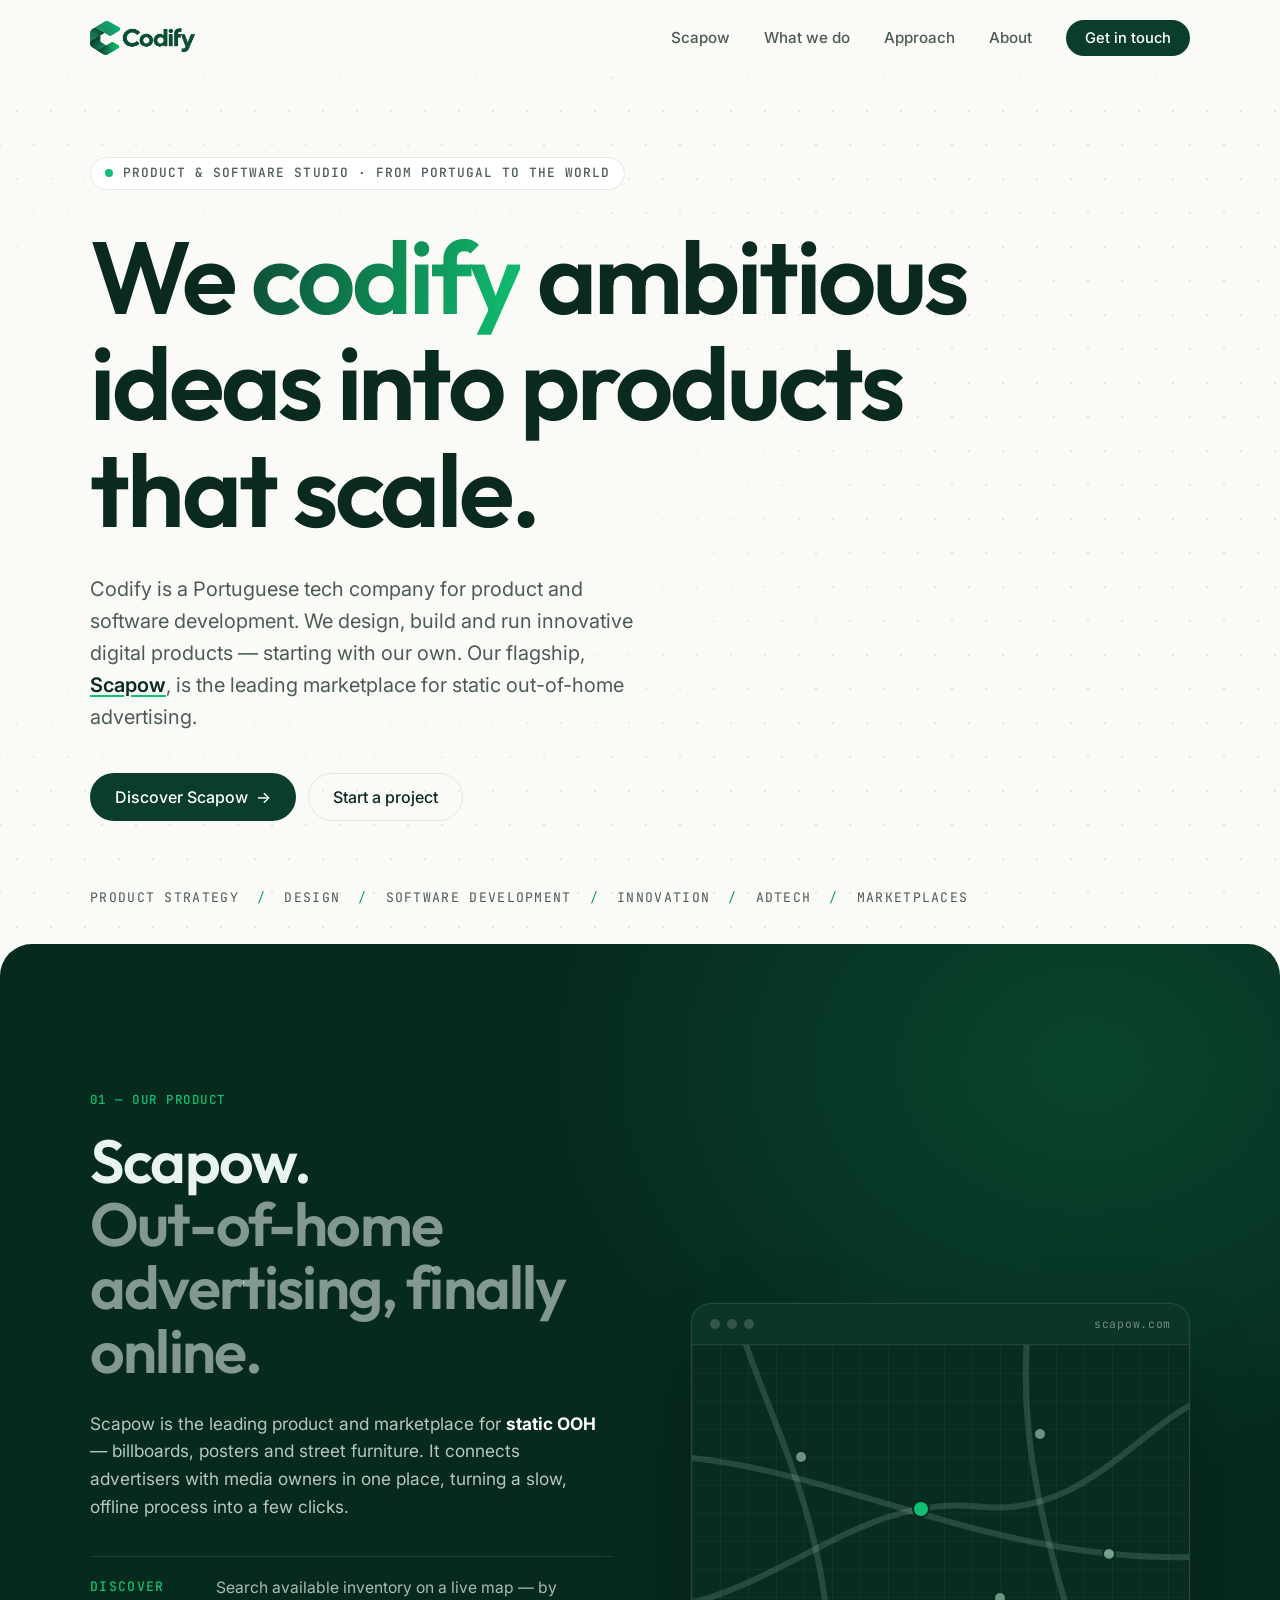
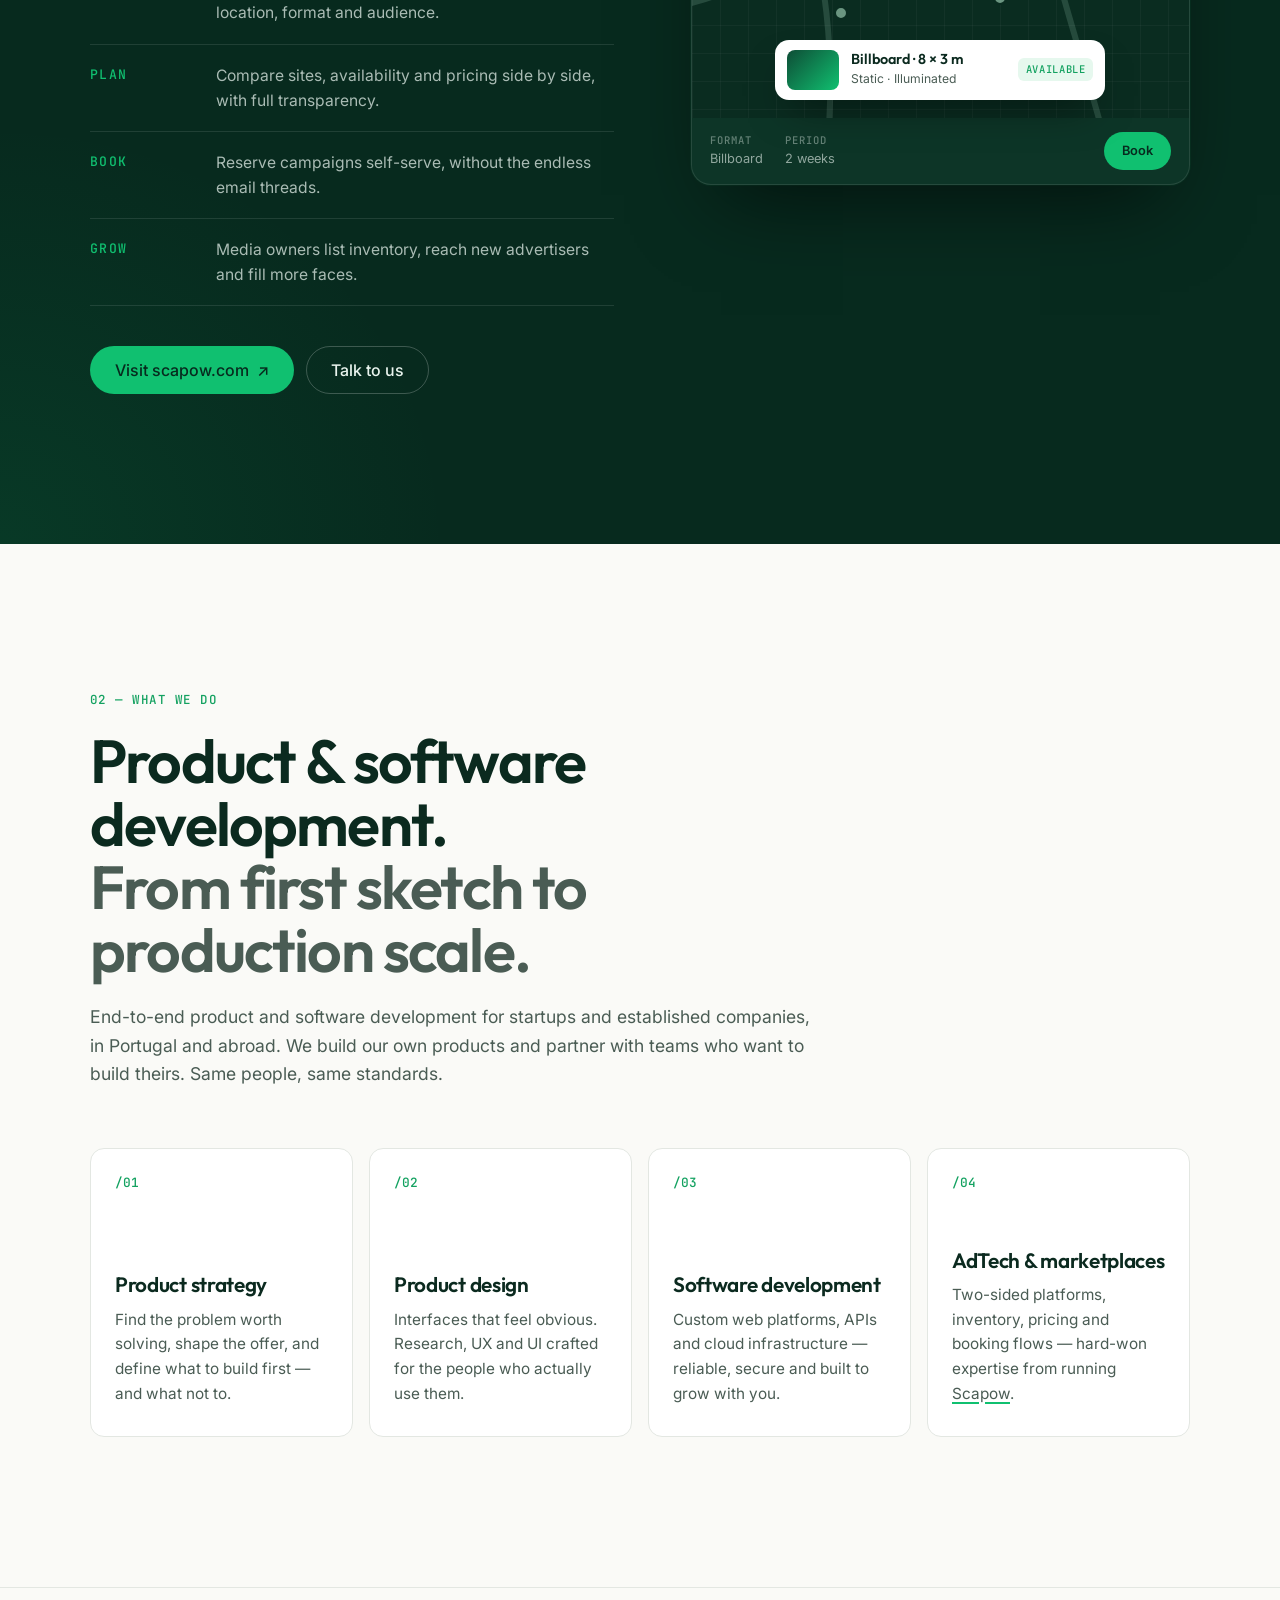
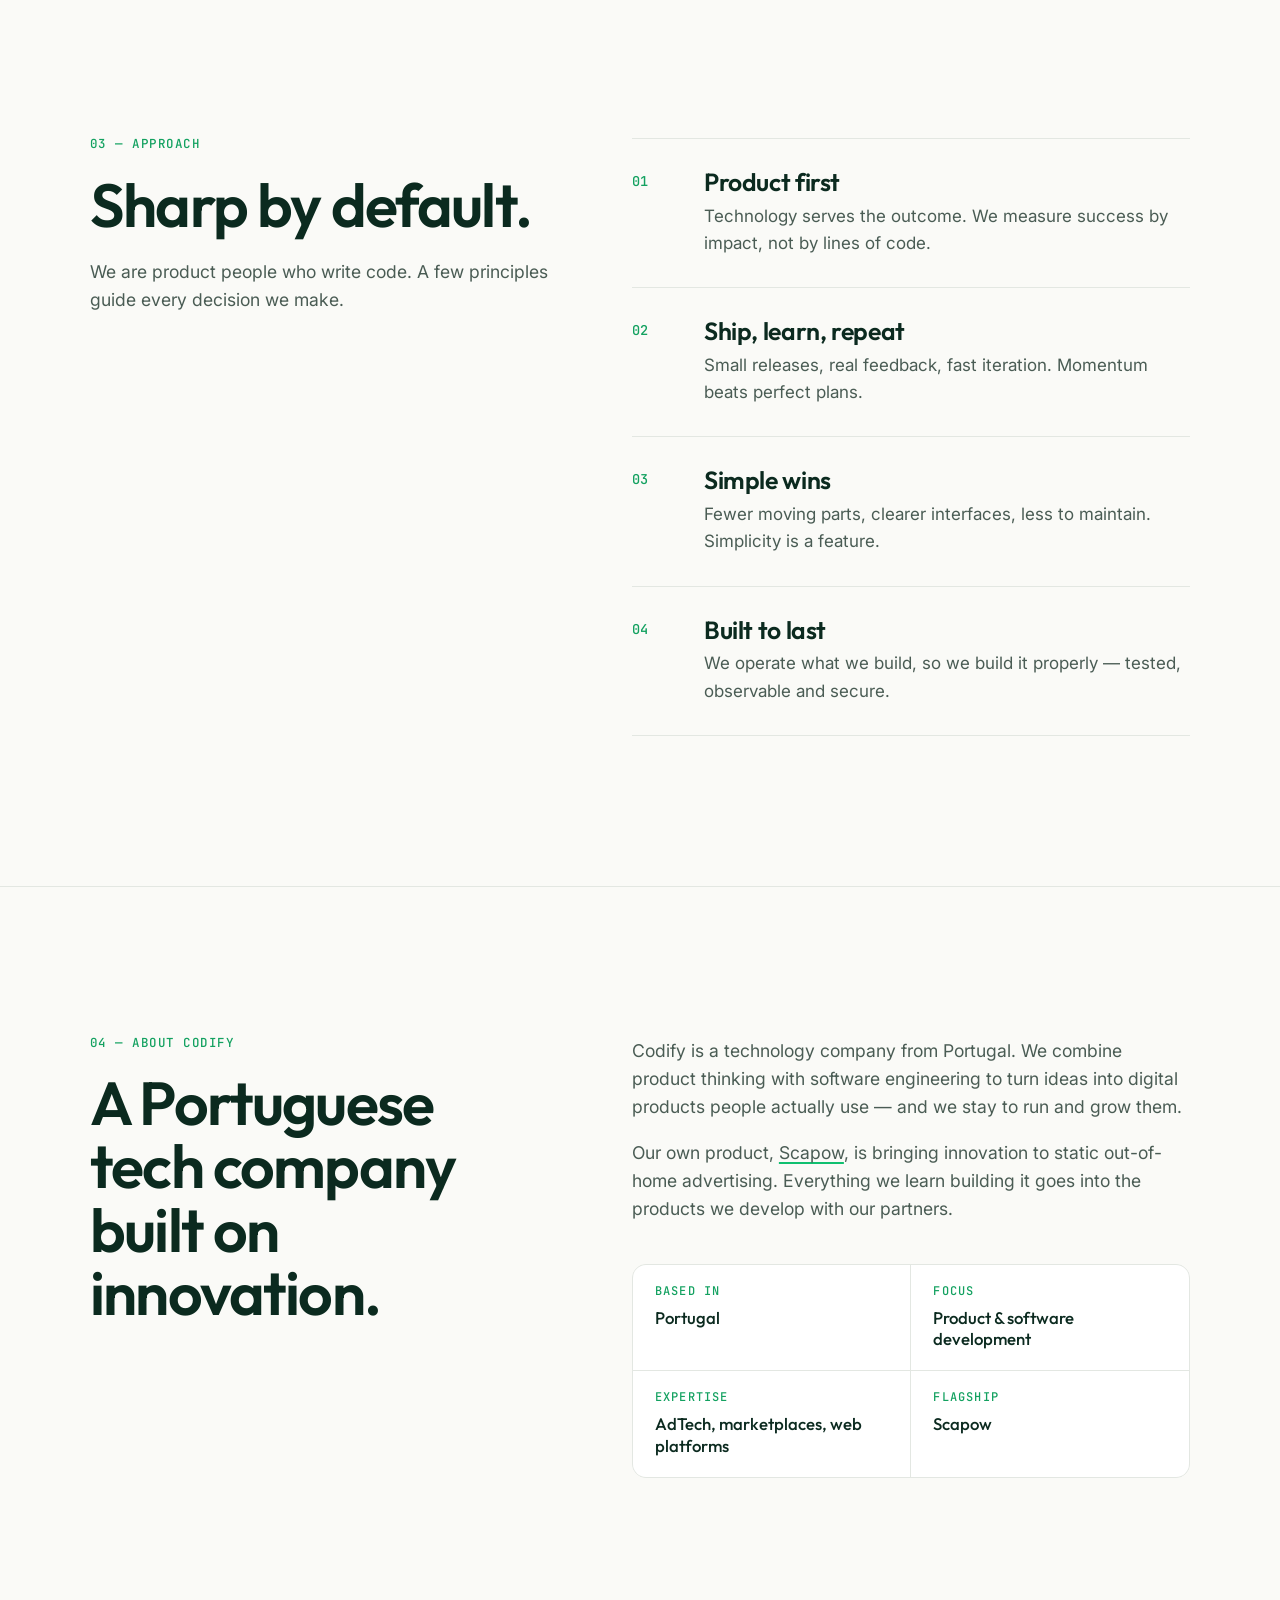
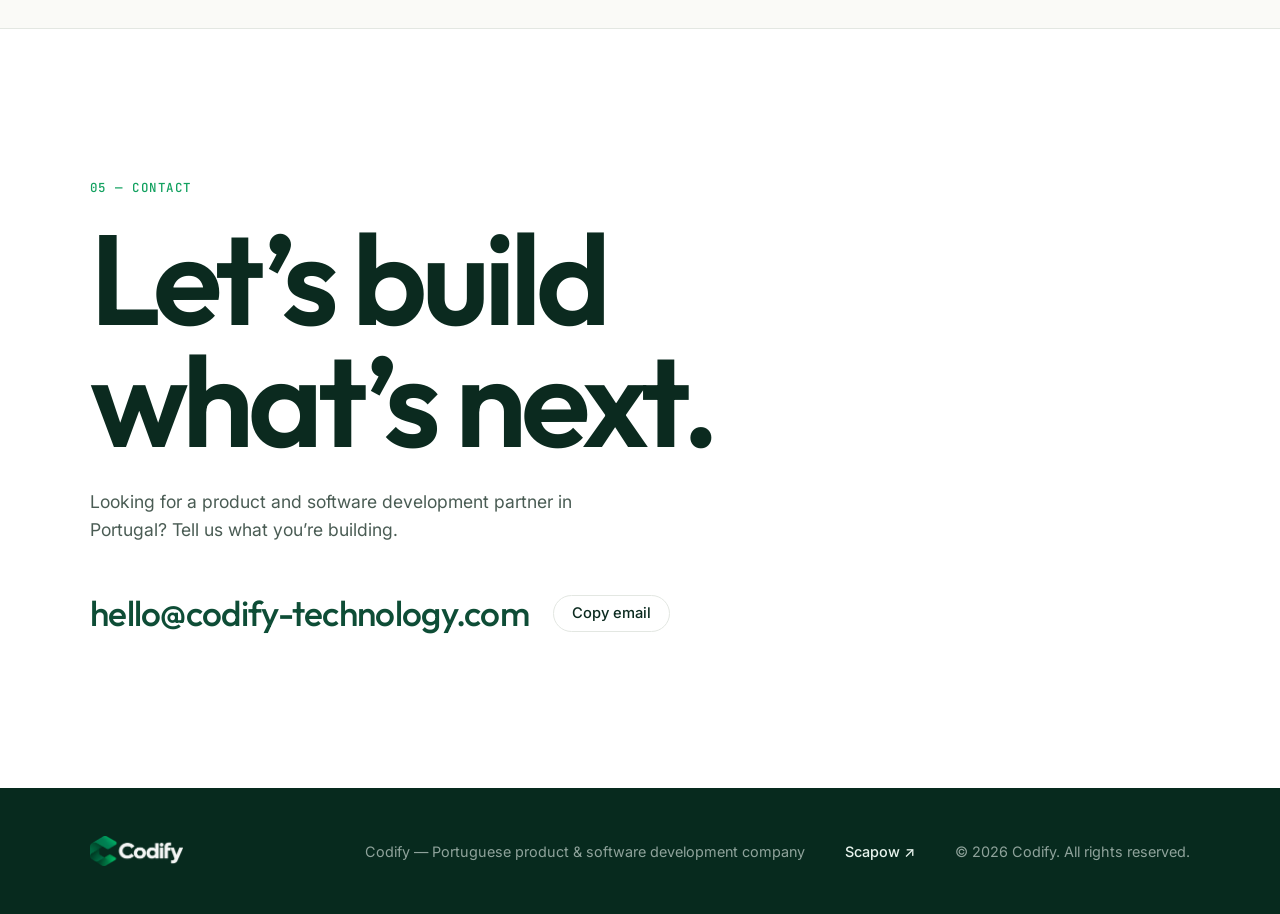
==== commit dae837c6: "feature: SEO Optimization" ====
--- a/index.html
+++ b/index.html
@@ -3,22 +3,92 @@
 <head>
   <meta charset="utf-8" />
   <meta name="viewport" content="width=device-width, initial-scale=1" />
-  <title>Codify — Product & Software Development</title>
-  <meta name="description" content="Codify is a Portuguese product and software development company, and the team behind Scapow — the leading marketplace for static out-of-home advertising." />
+  <title>Codify | Portuguese Tech Company for Product &amp; Software Development</title>
+  <meta name="description" content="Codify is a Portuguese tech company for innovative product and software development. Makers of Scapow, the leading static OOH marketplace." />
+  <meta name="robots" content="index, follow, max-image-preview:large" />
+  <meta name="author" content="Codify" />
+  <link rel="canonical" href="https://codify-technology.com/" />
   <meta name="theme-color" content="#0b3d2c" />
 
   <meta property="og:type" content="website" />
-  <meta property="og:title" content="Codify — Product & Software Development" />
-  <meta property="og:description" content="We turn ambitious ideas into products that scale. Makers of Scapow, the leading static OOH marketplace." />
-  <meta property="og:image" content="assets/codify-logo.png" />
+  <meta property="og:site_name" content="Codify" />
+  <meta property="og:locale" content="en_GB" />
+  <meta property="og:url" content="https://codify-technology.com/" />
+  <meta property="og:title" content="Codify | Portuguese Tech Company for Product &amp; Software Development" />
+  <meta property="og:description" content="Innovative product and software development from Portugal. Makers of Scapow, the leading static OOH marketplace." />
+  <meta property="og:image" content="https://codify-technology.com/assets/og-image.png" />
+  <meta property="og:image:width" content="1200" />
+  <meta property="og:image:height" content="630" />
+  <meta property="og:image:alt" content="Codify — Product &amp; software development, Portugal" />
+  <meta name="twitter:card" content="summary_large_image" />
+  <meta name="twitter:title" content="Codify | Portuguese Tech Company for Product &amp; Software Development" />
+  <meta name="twitter:description" content="Innovative product and software development from Portugal. Makers of Scapow, the leading static OOH marketplace." />
+  <meta name="twitter:image" content="https://codify-technology.com/assets/og-image.png" />
 
   <link rel="icon" href="assets/favicon.ico" sizes="any" />
   <link rel="icon" type="image/png" href="assets/codify-mark.png" />
   <link rel="apple-touch-icon" href="assets/apple-touch-icon.png" />
+  <link rel="manifest" href="site.webmanifest" />
+
+  <script type="application/ld+json">
+  {
+    "@context": "https://schema.org",
+    "@graph": [
+      {
+        "@type": "Organization",
+        "@id": "https://codify-technology.com/#organization",
+        "name": "Codify",
+        "url": "https://codify-technology.com/",
+        "logo": "https://codify-technology.com/assets/codify-logo.png",
+        "image": "https://codify-technology.com/assets/og-image.png",
+        "email": "hello@codify-technology.com",
+        "description": "Codify is a Portuguese technology company specialised in product and software development, and the company behind Scapow, the leading marketplace for static out-of-home (OOH) advertising.",
+        "address": { "@type": "PostalAddress", "addressCountry": "PT" },
+        "areaServed": "Worldwide",
+        "knowsAbout": [
+          "Software development",
+          "Product development",
+          "Product strategy",
+          "Product design",
+          "Web development",
+          "Cloud infrastructure",
+          "Innovation",
+          "AdTech",
+          "Online marketplaces",
+          "Out-of-home advertising"
+        ],
+        "contactPoint": {
+          "@type": "ContactPoint",
+          "contactType": "sales",
+          "email": "hello@codify-technology.com",
+          "availableLanguage": ["English", "Portuguese"]
+        },
+        "brand": { "@type": "Brand", "name": "Scapow", "url": "https://scapow.com" }
+      },
+      {
+        "@type": "WebSite",
+        "@id": "https://codify-technology.com/#website",
+        "url": "https://codify-technology.com/",
+        "name": "Codify",
+        "inLanguage": "en",
+        "publisher": { "@id": "https://codify-technology.com/#organization" }
+      },
+      {
+        "@type": "SoftwareApplication",
+        "name": "Scapow",
+        "url": "https://scapow.com",
+        "applicationCategory": "BusinessApplication",
+        "operatingSystem": "Web",
+        "description": "Scapow is the leading marketplace for static out-of-home advertising, connecting advertisers with billboard and poster media owners.",
+        "publisher": { "@id": "https://codify-technology.com/#organization" }
+      }
+    ]
+  }
+  </script>
 
   <link rel="preconnect" href="https://fonts.googleapis.com" />
   <link rel="preconnect" href="https://fonts.gstatic.com" crossorigin />
-  <link href="https://fonts.googleapis.com/css2?family=Outfit:wght@400;500;600;700&family=Inter:wght@400;500;600&family=JetBrains+Mono:wght@400;500&display=swap" rel="stylesheet" />
+  <link href="https://fonts.googleapis.com/css2?family=Outfit:wght@400;500;600&family=Inter:wght@400;500;600&family=JetBrains+Mono:wght@400;500&display=swap" rel="stylesheet" />
   <link rel="stylesheet" href="styles.css" />
   <script>document.documentElement.classList.add("js")</script>
 </head>
@@ -28,7 +98,7 @@
   <header class="nav" id="top">
     <div class="wrap nav__inner">
       <a class="nav__brand" href="#top" aria-label="Codify home">
-        <img src="assets/codify-logo.png" alt="Codify" width="760" height="245" />
+        <img src="assets/codify-logo.png" alt="Codify logo" width="760" height="245" fetchpriority="high" />
       </a>
       <button class="nav__toggle" aria-expanded="false" aria-controls="nav-menu" aria-label="Open menu">
         <span></span><span></span>
@@ -37,6 +107,7 @@
         <a href="#scapow">Scapow</a>
         <a href="#services">What we do</a>
         <a href="#approach">Approach</a>
+        <a href="#about">About</a>
         <a class="btn btn--sm" href="#contact">Get in touch</a>
       </nav>
     </div>
@@ -52,7 +123,8 @@
           We <span class="hl">codify</span> ambitious ideas into products that&nbsp;scale.
         </h1>
         <p class="hero__lead reveal">
-          Codify designs, builds and runs digital products — starting with our own.
+          Codify is a Portuguese tech company for product and software development.
+          We design, build and run innovative digital products — starting with our own.
           Our flagship, <a class="inline-link" href="https://scapow.com" target="_blank" rel="noopener"><strong>Scapow</strong></a>, is the leading marketplace for static out-of-home advertising.
         </p>
         <div class="hero__cta reveal">
@@ -63,7 +135,8 @@
       <div class="wrap hero__ticker reveal" aria-hidden="true">
         <span>Product strategy</span><i>/</i>
         <span>Design</span><i>/</i>
-        <span>Engineering</span><i>/</i>
+        <span>Software development</span><i>/</i>
+        <span>Innovation</span><i>/</i>
         <span>AdTech</span><i>/</i>
         <span>Marketplaces</span>
       </div>
@@ -74,7 +147,7 @@
       <div class="wrap scapow__grid">
         <div class="scapow__copy">
           <p class="label reveal">01 — Our product</p>
-          <h2 class="reveal">Scapow.<br /><span class="muted">Out-of-home, finally online.</span></h2>
+          <h2 class="reveal">Scapow.<br /><span class="muted">Out-of-home advertising, finally online.</span></h2>
           <p class="reveal">
             Scapow is the leading product and marketplace for <strong>static OOH</strong> — billboards,
             posters and street furniture. It connects advertisers with media owners in one place,
@@ -149,10 +222,11 @@
       <div class="wrap">
         <div class="section-head">
           <p class="label reveal">02 — What we do</p>
-          <h2 class="reveal">From first sketch to production&nbsp;scale.</h2>
+          <h2 class="reveal">Product &amp; software development.<br /><span class="muted">From first sketch to production&nbsp;scale.</span></h2>
           <p class="section-head__lead reveal">
-            We build our own products and partner with teams who want to build theirs.
-            Same people, same standards.
+            End-to-end product and software development for startups and established companies,
+            in Portugal and abroad. We build our own products and partner with teams who want
+            to build theirs. Same people, same standards.
           </p>
         </div>
 
@@ -169,8 +243,8 @@
           </article>
           <article class="card reveal">
             <span class="card__n">/03</span>
-            <h3>Software engineering</h3>
-            <p>Web platforms, APIs and cloud infrastructure — reliable, secure and built to grow with you.</p>
+            <h3>Software development</h3>
+            <p>Custom web platforms, APIs and cloud infrastructure — reliable, secure and built to grow with you.</p>
           </article>
           <article class="card reveal">
             <span class="card__n">/04</span>
@@ -212,11 +286,40 @@
       </div>
     </section>
 
+    <!-- ABOUT -->
+    <section class="about" id="about">
+      <div class="wrap about__grid">
+        <div>
+          <p class="label reveal">04 — About Codify</p>
+          <h2 class="reveal">A Portuguese tech company built on innovation.</h2>
+        </div>
+        <div class="about__body">
+          <p class="reveal">
+            Codify is a technology company from Portugal. We combine product thinking with
+            software engineering to turn ideas into digital products people actually use —
+            and we stay to run and grow them.
+          </p>
+          <p class="reveal">
+            Our own product, <a class="inline-link" href="https://scapow.com" target="_blank" rel="noopener">Scapow</a>,
+            is bringing innovation to static out-of-home advertising. Everything we learn building it
+            goes into the products we develop with our partners.
+          </p>
+          <dl class="facts reveal">
+            <div><dt>Based in</dt><dd>Portugal</dd></div>
+            <div><dt>Focus</dt><dd>Product &amp; software development</dd></div>
+            <div><dt>Expertise</dt><dd>AdTech, marketplaces, web platforms</dd></div>
+            <div><dt>Flagship</dt><dd>Scapow</dd></div>
+          </dl>
+        </div>
+      </div>
+    </section>
+
     <!-- CONTACT -->
     <section class="contact" id="contact">
       <div class="wrap contact__inner">
-        <p class="label reveal">04 — Contact</p>
+        <p class="label reveal">05 — Contact</p>
         <h2 class="contact__title reveal">Let’s build<br />what’s next.</h2>
+        <p class="contact__lead reveal">Looking for a product and software development partner in Portugal? Tell us what you’re building.</p>
         <div class="contact__row reveal">
           <a class="contact__mail" href="mailto:hello@codify-technology.com">hello@codify-technology.com</a>
           <button class="btn btn--ghost btn--sm copy" data-copy="hello@codify-technology.com">Copy email</button>
@@ -227,8 +330,8 @@
 
   <footer class="footer">
     <div class="wrap footer__inner">
-      <img src="assets/codify-logo-light.png" alt="Codify" width="760" height="245" />
-      <p>Product &amp; software development · Made in Portugal</p>
+      <img src="assets/codify-logo-light.png" alt="Codify logo" width="760" height="245" loading="lazy" />
+      <p>Codify — Portuguese product &amp; software development company</p>
       <a class="footer__link" href="https://scapow.com" target="_blank" rel="noopener">Scapow ↗</a>
       <p>© <span id="year">2026</span> Codify. All rights reserved.</p>
     </div>
--- a/styles.css
+++ b/styles.css
@@ -211,7 +211,7 @@
 
 /* ============ Services ============ */
 .services, .approach { padding: clamp(90px, 12vw, 150px) 0; }
-.section-head { max-width: 40rem; margin-bottom: 60px; }
+.section-head { max-width: 46rem; margin-bottom: 60px; }
 .section-head__lead { margin-top: 22px; color: var(--ink-soft); font-size: 1.1rem; }
 .cards { display: grid; grid-template-columns: repeat(4, 1fr); gap: 16px; }
 .card {
@@ -331,3 +331,16 @@
 a.mock:hover .mock__btn { background: #3ad58b; }
 .footer__link { color: #e9f4ee; text-decoration: none; font-weight: 500; }
 .footer__link:hover { color: var(--green-400); }
+
+/* ============ About ============ */
+.about { padding: clamp(90px, 12vw, 150px) 0; border-top: 1px solid var(--line); }
+.about__grid { display: grid; grid-template-columns: 1fr 1.2fr; gap: clamp(40px, 6vw, 100px); align-items: start; }
+.about__body > p { color: var(--ink-soft); font-size: 1.1rem; }
+.about__body > p + p { margin-top: 18px; }
+.facts { margin: 40px 0 0; display: grid; grid-template-columns: repeat(2, 1fr); gap: 1px; background: var(--line); border: 1px solid var(--line); border-radius: var(--radius); overflow: hidden; }
+.facts div { background: var(--surface); padding: 20px 22px; }
+.facts dt { font: 500 .75rem/1 var(--font-mono); text-transform: uppercase; letter-spacing: .1em; color: var(--green-500); }
+.facts dd { margin: 10px 0 0; font: 500 1.05rem/1.3 var(--font-display); }
+.contact__lead { margin-top: 28px; max-width: 34rem; color: var(--ink-soft); font-size: 1.1rem; }
+@media (max-width: 1000px) { .about__grid { grid-template-columns: 1fr; } }
+@media (max-width: 520px) { .facts { grid-template-columns: 1fr; } }
